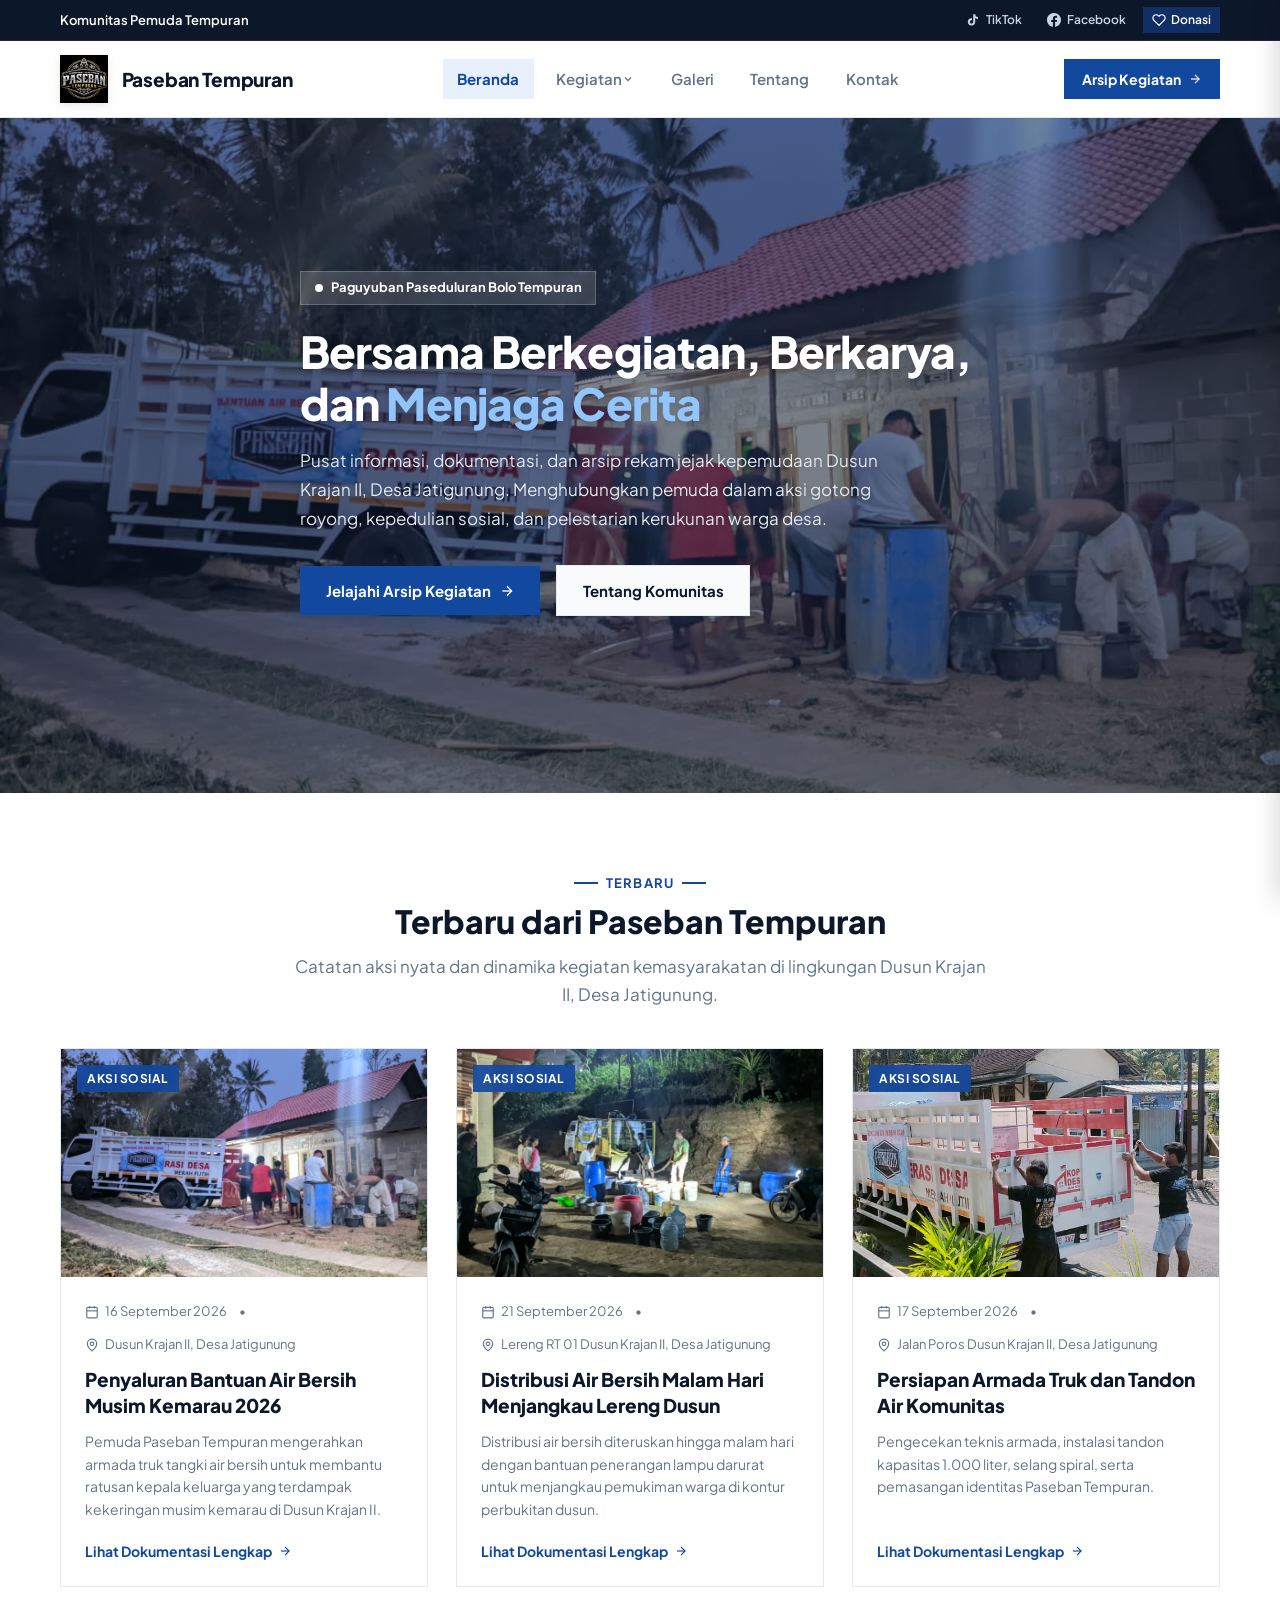
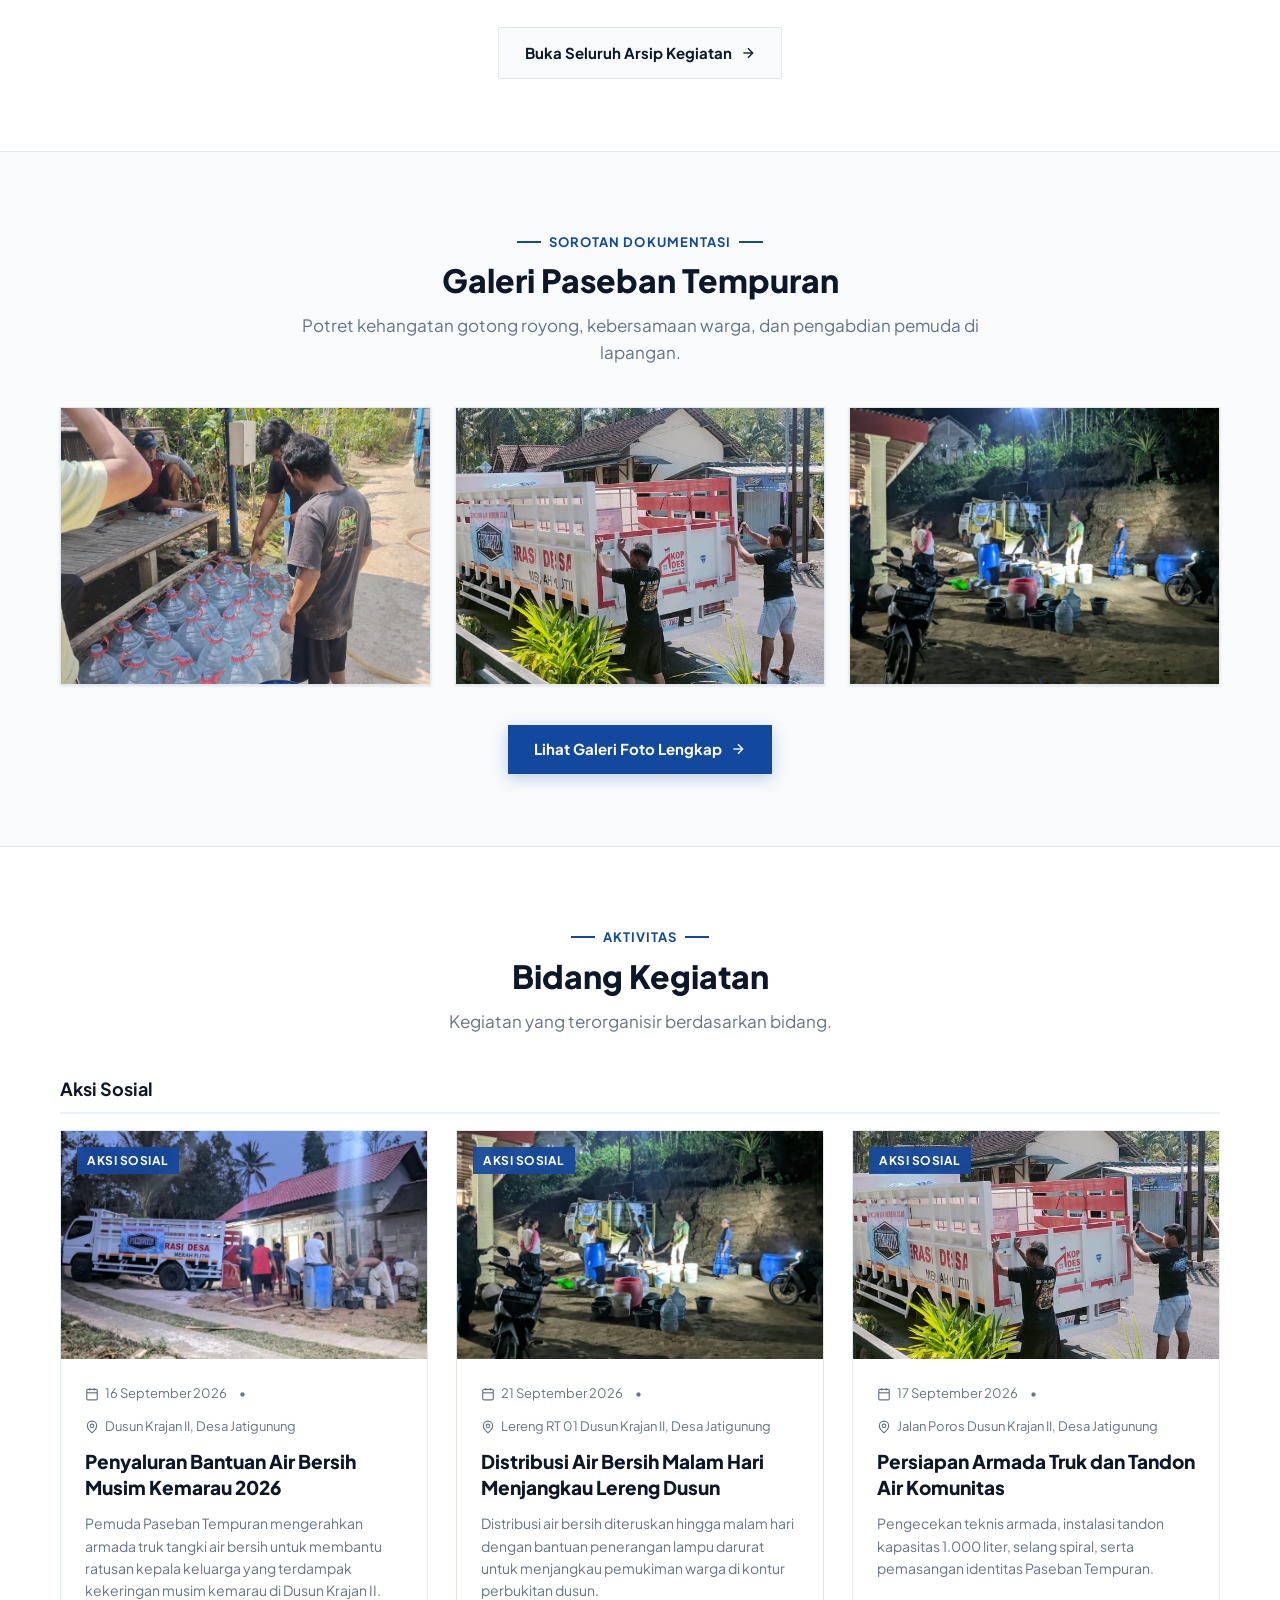
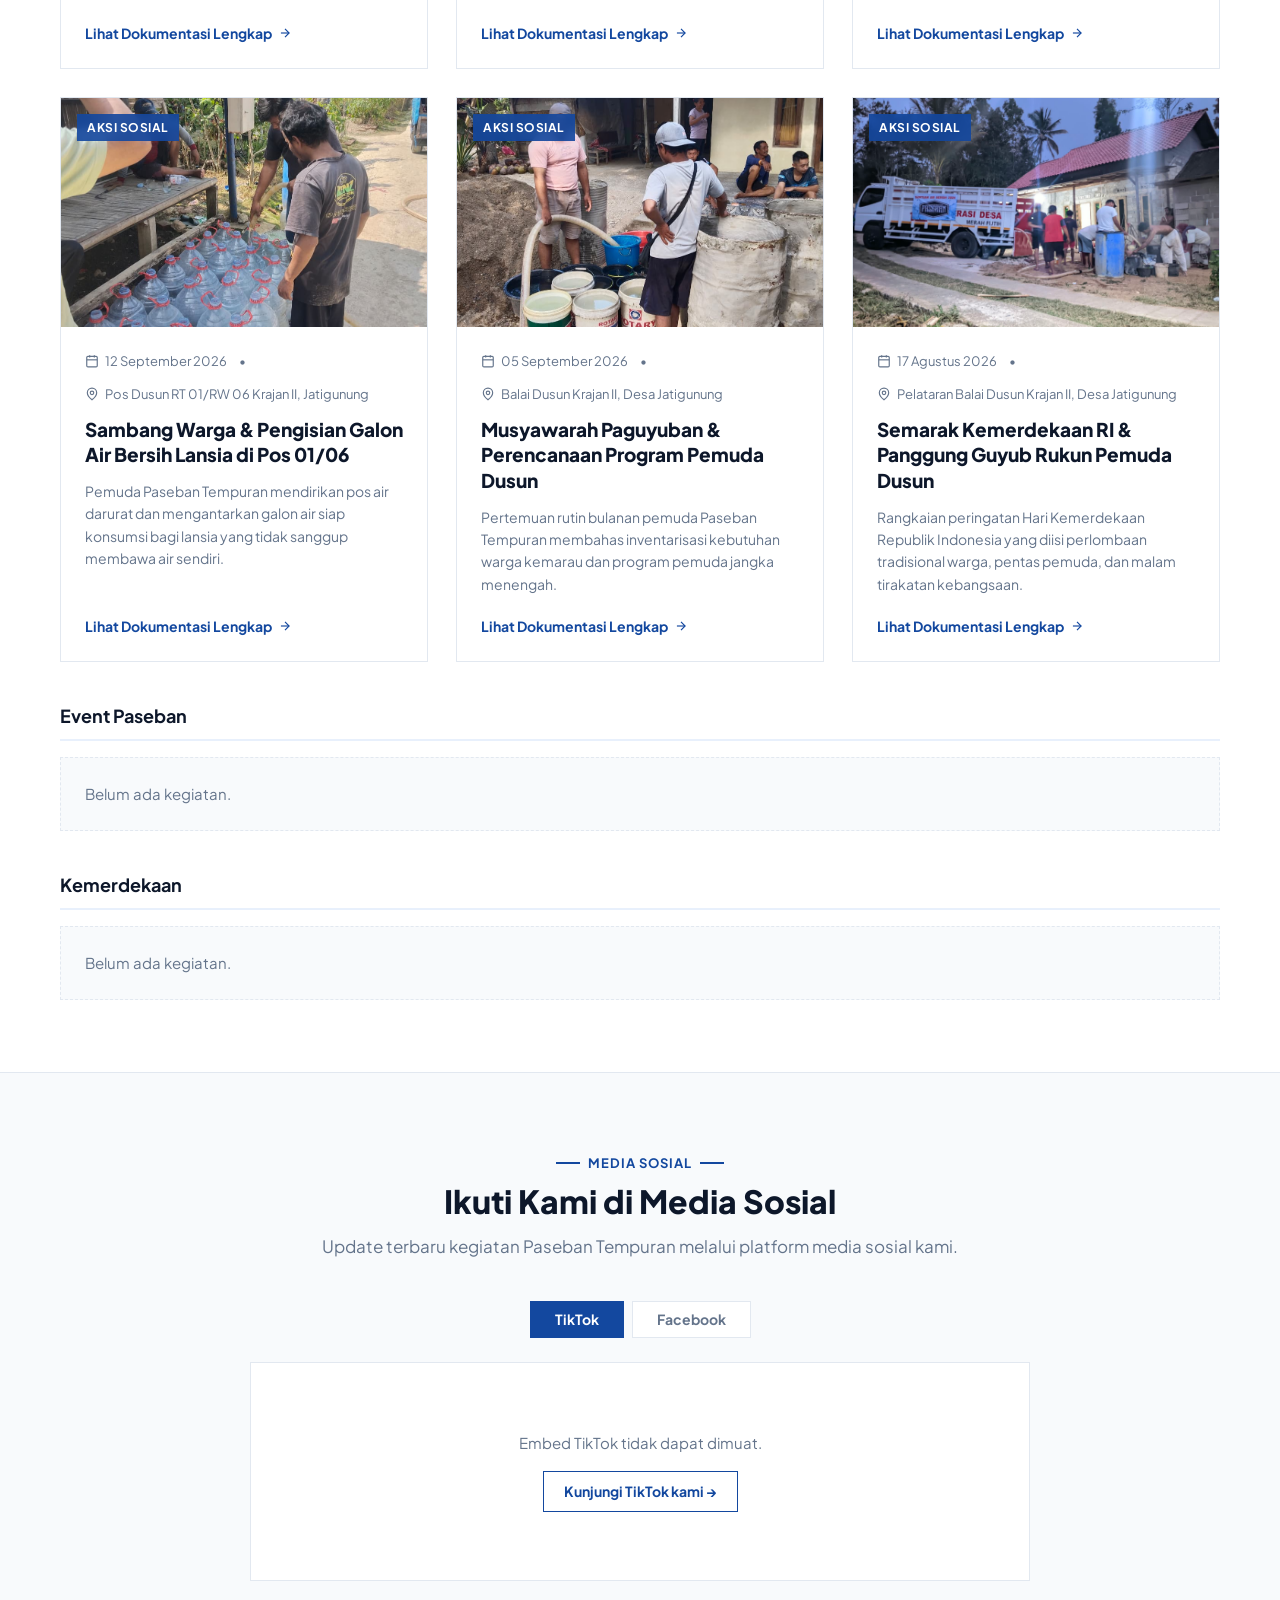
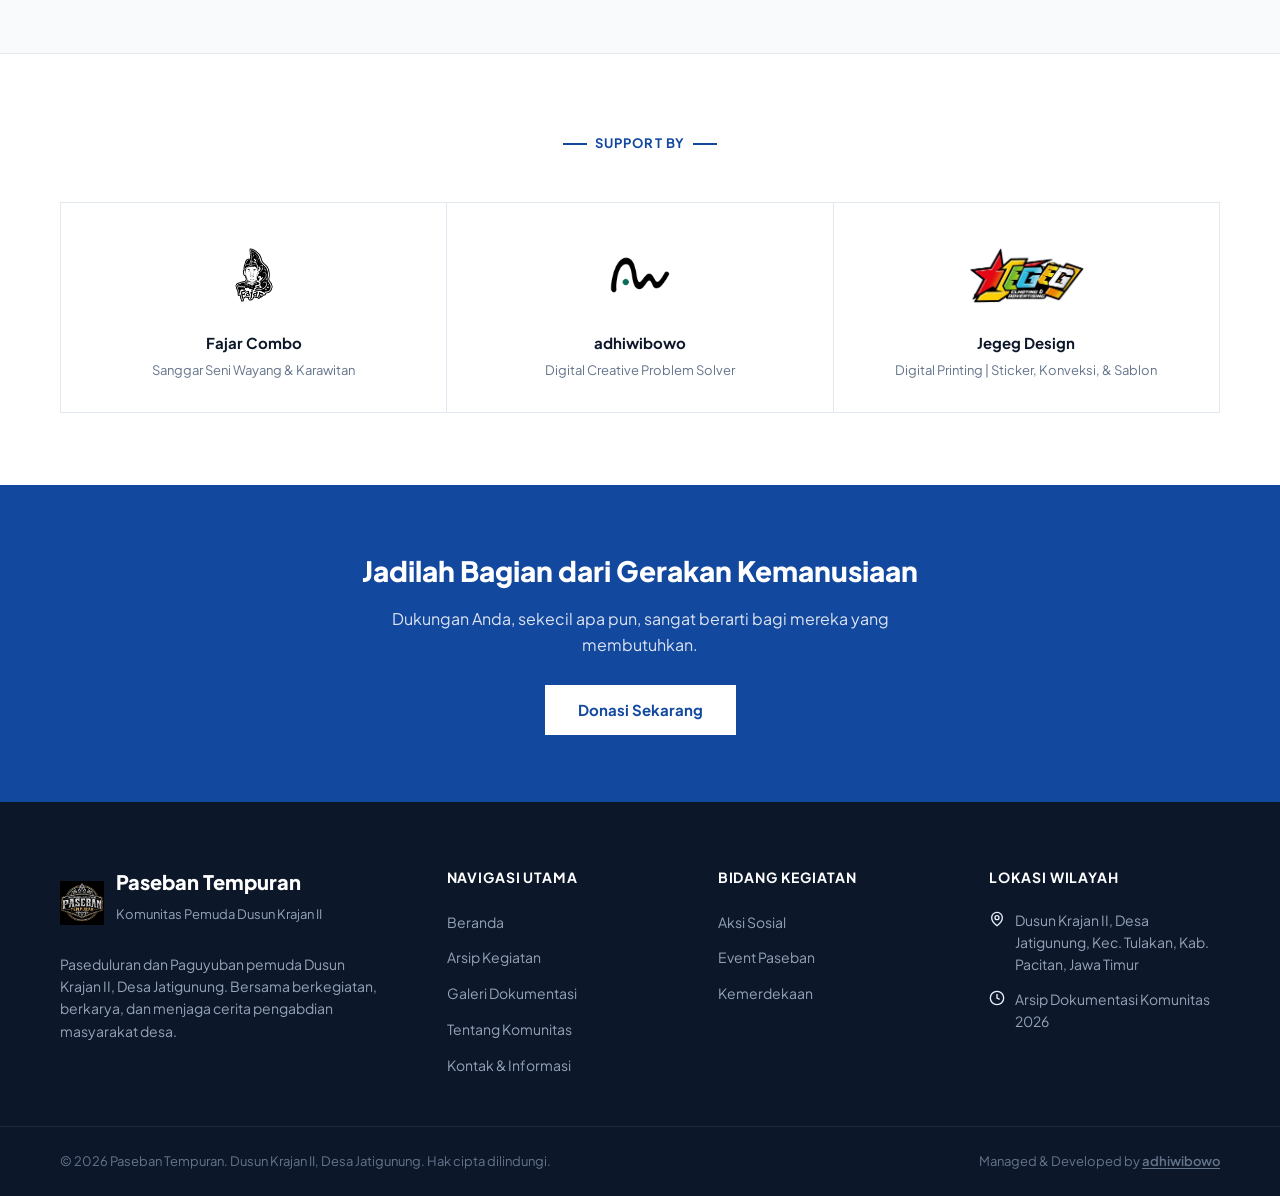
==== index.html @ b86cafce "paseban" ====
<!DOCTYPE html>
<html lang="id">
<head>
  <meta charset="UTF-8">
  <meta name="viewport" content="width=device-width, initial-scale=1.0">
  <title>Paseban Tempuran</title>
  <meta name="description" content="Website resmi dan pusat arsip dokumentasi kegiatan Komunitas Pemuda Paseban Tempuran, Dusun Krajan II, Desa Jatigunung. Bersama berkegiatan, berkarya, dan menjaga cerita.">
  <meta name="theme-color" content="#13489F">

  <!-- Open Graph Meta -->
  <meta property="og:title" content="Paseban Tempuran — Komunitas Pemuda Dusun Krajan II">
  <meta property="og:description" content="Bersama berkegiatan, berkarya, dan menjaga cerita. Arsip dokumentasi dan informasi kegiatan pemuda Dusun Krajan II, Desa Jatigunung.">
  <meta property="og:type" content="website">
  <meta property="og:image" content="img/icon/paseban_logo.webp">

  <!-- Favicon using official Paseban emblem -->
  <link rel="icon" href="img/icon/paseban_logo.webp" type="image/webp">

  <!-- Google Fonts -->
  <link rel="preconnect" href="https://fonts.googleapis.com">
  <link rel="preconnect" href="https://fonts.gstatic.com" crossorigin>
  <link href="https://fonts.googleapis.com/css2?family=Plus+Jakarta+Sans:ital,wght@0,400;0,500;0,600;0,700;0,800;1,400;1,600&display=swap" rel="stylesheet">

  <!-- Main Stylesheet -->
  <link rel="stylesheet" href="css/style.css">
</head>
<body>

  <!-- =========================================================================
       1. TOPBAR
       ========================================================================= -->
  <div class="topbar">
    <div class="container topbar-inner">
      <div class="topbar-left">
        <span class="topbar-item topbar-identity">Komunitas Pemuda Tempuran</span>
      </div>
      <div class="topbar-right">
        <a href="https://www.tiktok.com/@pasebantempuran" target="_blank" rel="noopener noreferrer" class="topbar-social-btn" aria-label="TikTok">
          <svg width="14" height="14" viewBox="0 0 24 24" fill="currentColor"><path d="M19.59 6.69a4.83 4.83 0 0 1-3.77-4.25V2h-3.45v13.67a2.89 2.89 0 0 1-2.88 2.5 2.89 2.89 0 0 1-2.89-2.89 2.89 2.89 0 0 1 2.89-2.89c.28 0 .54.04.79.1v-3.51a6.37 6.37 0 0 0-.79-.05A6.34 6.34 0 0 0 3.15 15a6.34 6.34 0 0 0 6.34 6.34 6.34 6.34 0 0 0 6.34-6.34V8.74a8.23 8.23 0 0 0 4.76 1.5v-3.4a4.85 4.85 0 0 1-1-.15z"/></svg>
          TikTok
        </a>
        <a href="https://web.facebook.com/profile.php?id=100080203155218&locale=id_ID" target="_blank" rel="noopener noreferrer" class="topbar-social-btn" aria-label="Facebook">
          <svg width="14" height="14" viewBox="0 0 24 24" fill="currentColor"><path d="M24 12.073c0-6.627-5.373-12-12-12s-12 5.373-12 12c0 5.99 4.388 10.954 10.125 11.854v-8.385H7.078v-3.47h3.047V9.43c0-3.007 1.792-4.669 4.533-4.669 1.312 0 2.686.235 2.686.235v2.953H15.83c-1.491 0-1.956.925-1.956 1.874v2.25h3.328l-.532 3.47h-2.796v8.385C19.612 23.027 24 18.062 24 12.073z"/></svg>
          Facebook
        </a>
        <a href="https://wa.me/6283845502773" target="_blank" rel="noopener noreferrer" class="topbar-social-btn topbar-donasi-btn" aria-label="Donasi">
          <svg width="14" height="14" viewBox="0 0 24 24" fill="none" stroke="currentColor" stroke-width="2"><path d="M20.84 4.61a5.5 5.5 0 0 0-7.78 0L12 5.67l-1.06-1.06a5.5 5.5 0 0 0-7.78 7.78l1.06 1.06L12 21.23l7.78-7.78 1.06-1.06a5.5 5.5 0 0 0 0-7.78z"/></svg>
          Donasi
        </a>
      </div>
    </div>
  </div>

  <!-- =========================================================================
       2. HEADER & NAVIGATION
       ========================================================================= -->
  <header class="site-header">
    <div class="container header-inner">
      <!-- Brand Logo Lockup -->
      <a href="index.html" class="brand-lockup" aria-label="Beranda Paseban Tempuran">
        <img src="img/icon/paseban_logo.webp" alt="Logo Paseban Tempuran" class="brand-logo-img" width="48" height="48">
        <div class="brand-info">
          <span class="brand-name">Paseban Tempuran</span>
        </div>
      </a>

      <!-- Desktop Navigation -->
      <nav class="desktop-nav" aria-label="Navigasi Utama">
        <a href="index.html" class="nav-link active">Beranda</a>
        <div class="nav-dropdown">
          <a href="kegiatan.html" class="nav-link nav-dropdown-trigger">
            Kegiatan
            <svg width="12" height="12" viewBox="0 0 24 24" fill="none" stroke="currentColor" stroke-width="2.5"><path d="m6 9 6 6 6-6"/></svg>
          </a>
          <div class="nav-dropdown-menu">
            <a href="kegiatan.html?category=sosial" class="nav-dropdown-item">Aksi Sosial</a>
            <a href="kegiatan.html?category=event" class="nav-dropdown-item">Event Paseban</a>
            <a href="kegiatan.html?category=kemerdekaan" class="nav-dropdown-item">Kemerdekaan</a>
          </div>
        </div>
        <a href="galeri.html" class="nav-link">Galeri</a>
        <a href="tentang.html" class="nav-link">Tentang</a>
        <a href="kontak.html" class="nav-link">Kontak</a>
      </nav>

      <!-- Header Actions -->
      <div class="header-actions">
        <a href="kegiatan.html" class="btn-header-cta">
          Arsip Kegiatan
          <svg width="14" height="14" viewBox="0 0 24 24" fill="none" stroke="currentColor" stroke-width="2">
            <path d="M5 12h14"/><path d="m12 5 7 7-7 7"/>
          </svg>
        </a>

        <!-- Mobile Menu Toggle Button -->
        <button type="button" id="mobile-toggle" class="btn-mobile-toggle" aria-label="Buka Menu Navigasi" aria-expanded="false">
          <svg width="22" height="22" viewBox="0 0 24 24" fill="none" stroke="currentColor" stroke-width="2">
            <line x1="4" x2="20" y1="6" y2="6"/>
            <line x1="4" x2="20" y1="12" y2="12"/>
            <line x1="4" x2="20" y1="18" y2="18"/>
          </svg>
        </button>
      </div>
    </div>
  </header>

  <!-- Mobile Drawer & Backdrop -->
  <div id="mobile-backdrop" class="mobile-backdrop"></div>
  <aside id="mobile-drawer" class="mobile-drawer" aria-label="Navigasi Mobile">
    <div class="mobile-drawer-header">
      <div class="mobile-drawer-brand">
        <img src="img/icon/paseban_logo.webp" alt="Paseban Logo" width="36" height="36">
        <div>
          <strong style="display:block; font-size:1rem; color:var(--color-dark);">Paseban Tempuran</strong>
          <span style="font-size:0.75rem; color:var(--color-muted);">Dusun Krajan II</span>
        </div>
      </div>
      <button type="button" id="mobile-close" class="mobile-drawer-close" aria-label="Tutup Menu">
        <svg width="20" height="20" viewBox="0 0 24 24" fill="none" stroke="currentColor" stroke-width="2">
          <line x1="18" x2="6" y1="6" y2="18"/>
          <line x1="6" x2="18" y1="6" y2="18"/>
        </svg>
      </button>
    </div>

    <nav class="mobile-nav-list">
      <a href="index.html" class="mobile-nav-link active">Beranda</a>
      <div class="mobile-nav-dropdown">
        <button type="button" class="mobile-nav-link mobile-dropdown-trigger" aria-expanded="false">
          Kegiatan
          <svg width="12" height="12" viewBox="0 0 24 24" fill="none" stroke="currentColor" stroke-width="2.5"><path d="m6 9 6 6 6-6"/></svg>
        </button>
        <div class="mobile-dropdown-menu">
          <a href="kegiatan.html?category=sosial" class="mobile-dropdown-item">Aksi Sosial</a>
          <a href="kegiatan.html?category=event" class="mobile-dropdown-item">Event Paseban</a>
          <a href="kegiatan.html?category=kemerdekaan" class="mobile-dropdown-item">Kemerdekaan</a>
        </div>
      </div>
      <a href="galeri.html" class="mobile-nav-link">Galeri</a>
      <a href="tentang.html" class="mobile-nav-link">Tentang</a>
      <a href="kontak.html" class="mobile-nav-link">Kontak</a>
    </nav>

    <div class="mobile-drawer-footer">
      <a href="kegiatan.html" class="btn-header-cta">
        Lihat Semua Kegiatan
      </a>
    </div>
  </aside>

  <main>
    <!-- =======================================================================
         3. HERO SECTION
         ======================================================================= -->
    <section class="hero-section">
      <!-- Background Slideshow -->
      <div class="hero-bg-slideshow" aria-hidden="true">
        <div class="hero-slide active" style="background-image: url('img/hero-landing/WhatsApp Image 2026-09-16 at 17.52.16.jpeg');"></div>
        <div class="hero-slide" style="background-image: url('img/hero-landing/WhatsApp Image 2026-09-17 at 12.53.25.jpeg');"></div>
        <div class="hero-slide" style="background-image: url('img/hero-landing/WhatsApp Image 2026-09-21 at 19.37.29.jpeg');"></div>
        <div class="hero-slide" style="background-image: url('img/hero-landing/WhatsApp Image 2026-09-12 at 14.22.51.jpeg');"></div>
        <div class="hero-slide" style="background-image: url('img/hero-landing/WhatsApp Image 2026-09-13 at 17.58.38.jpeg');"></div>
      </div>

      <!-- Overlay for text readability -->
      <div class="hero-overlay"></div>

      <!-- Hero Content -->
      <div class="container hero-content">
        <div class="hero-badge">
          <span class="hero-badge-dot"></span>
          Paguyuban Paseduluran Bolo Tempuran
        </div>
        <h1 class="hero-title">
          Bersama Berkegiatan, Berkarya, dan <span>Menjaga Cerita</span>
        </h1>
        <p class="hero-description">
          Pusat informasi, dokumentasi, dan arsip rekam jejak kepemudaan Dusun Krajan II, Desa Jatigunung. Menghubungkan pemuda dalam aksi gotong royong, kepedulian sosial, dan pelestarian kerukunan warga desa.
        </p>

        <div class="hero-actions">
          <a href="kegiatan.html" class="btn-primary">
            Jelajahi Arsip Kegiatan
            <svg width="16" height="16" viewBox="0 0 24 24" fill="none" stroke="currentColor" stroke-width="2">
              <path d="M5 12h14"/><path d="m12 5 7 7-7 7"/>
            </svg>
          </a>
          <a href="tentang.html" class="btn-secondary">
            Tentang Komunitas
          </a>
        </div>
      </div>
    </section>

    <!-- =======================================================================
         4. RECENT ACTIVITIES SECTION
         ======================================================================= -->
    <section class="activities-section">
      <div class="container">
        <div class="section-header">
          <span class="section-eyebrow">
            <span class="eyebrow-line"></span>
            Terbaru
            <span class="eyebrow-line"></span>
          </span>
          <h2 class="section-title">Terbaru dari Paseban Tempuran</h2>
          <p class="section-subtitle">
            Catatan aksi nyata dan dinamika kegiatan kemasyarakatan di lingkungan Dusun Krajan II, Desa Jatigunung.
          </p>
        </div>

        <!-- Dynamic Container loaded via activities.js -->
        <div id="recent-activities-container" class="activities-grid">
          <!-- Fallback Cards in case JS is disabled -->
          <article class="activity-card">
            <a href="kegiatan-detail.html?id=bantuan-air-bersih-kemarau-2026" class="activity-thumb-wrapper" tabindex="-1">
              <img src="img/hero-landing/WhatsApp Image 2026-09-16 at 17.52.16.jpeg" alt="Penyaluran Bantuan Air Bersih Musim Kemarau 2026" loading="lazy">
              <span class="activity-category-badge">Aksi Sosial</span>
            </a>
            <div class="activity-body">
              <div class="activity-meta">
                <span class="activity-meta-item">16 September 2026</span>
                <span>•</span>
                <span class="activity-meta-item">Dusun Krajan II</span>
              </div>
              <h3 class="activity-title">
                <a href="kegiatan-detail.html?id=bantuan-air-bersih-kemarau-2026">Penyaluran Bantuan Air Bersih Musim Kemarau 2026</a>
              </h3>
              <p class="activity-excerpt">Pemuda Paseban Tempuran mengerahkan armada truk tangki air bersih untuk membantu warga yang terdampak kemarau.</p>
              <a href="kegiatan-detail.html?id=bantuan-air-bersih-kemarau-2026" class="activity-footer-link">
                Lihat Dokumentasi Lengkap
                <svg width="14" height="14" viewBox="0 0 24 24" fill="none" stroke="currentColor" stroke-width="2"><path d="M5 12h14"/><path d="m12 5 7 7-7 7"/></svg>
              </a>
            </div>
          </article>
        </div>

        <div style="text-align: center; margin-top: 2.5rem;">
          <a href="kegiatan.html" class="btn-secondary">
            Buka Seluruh Arsip Kegiatan
            <svg width="16" height="16" viewBox="0 0 24 24" fill="none" stroke="currentColor" stroke-width="2">
              <path d="M5 12h14"/><path d="m12 5 7 7-7 7"/>
            </svg>
          </a>
        </div>
      </div>
    </section>

    <!-- =======================================================================
         6. GALLERY PREVIEW SECTION
         ======================================================================= -->
    <section class="activities-section" style="background-color: var(--color-surface); border-top: 1px solid var(--color-border); border-bottom: 1px solid var(--color-border);">
      <div class="container">
        <div class="section-header">
          <span class="section-eyebrow">
            <span class="eyebrow-line"></span>
            Sorotan Dokumentasi
            <span class="eyebrow-line"></span>
          </span>
          <h2 class="section-title">Galeri Paseban Tempuran</h2>
          <p class="section-subtitle">
            Potret kehangatan gotong royong, kebersamaan warga, dan pengabdian pemuda di lapangan.
          </p>
        </div>

        <div class="gallery-page-grid">
          <!-- Photo 1 -->
          <div class="gallery-card">
            <img src="img/hero-landing/WhatsApp Image 2026-09-12 at 14.22.51.jpeg" alt="Pengisian galon air minum warga di pos dusun" loading="lazy">
            <div class="gallery-card-overlay">
              <p class="gallery-card-caption">Pengisian galon air minum warga di Pos RT 01/RW 06</p>
            </div>
          </div>

          <!-- Photo 2 -->
          <div class="gallery-card">
            <img src="img/hero-landing/WhatsApp Image 2026-09-17 at 12.53.25.jpeg" alt="Persiapan teknis armada truk dan tandon air" loading="lazy">
            <div class="gallery-card-overlay">
              <p class="gallery-card-caption">Persiapan armada truk dan tandon air bersih komunitas</p>
            </div>
          </div>

          <!-- Photo 3 -->
          <div class="gallery-card">
            <img src="img/hero-landing/WhatsApp Image 2026-09-21 at 19.37.29.jpeg" alt="Penyaluran air bersih malam hari menyapa warga" loading="lazy">
            <div class="gallery-card-overlay">
              <p class="gallery-card-caption">Distribusi air bersih malam hari di lereng Dusun Krajan II</p>
            </div>
          </div>
        </div>

        <div style="text-align: center; margin-top: 2.5rem;">
          <a href="galeri.html" class="btn-primary">
            Lihat Galeri Foto Lengkap
            <svg width="16" height="16" viewBox="0 0 24 24" fill="none" stroke="currentColor" stroke-width="2">
              <path d="M5 12h14"/><path d="m12 5 7 7-7 7"/>
            </svg>
          </a>
        </div>
      </div>
    </section>

    <!-- =======================================================================
         7. KEGIATAN BY CATEGORY
         ======================================================================= -->
    <section class="activities-section">
      <div class="container">
        <div class="section-header">
          <span class="section-eyebrow">
            <span class="eyebrow-line"></span>
            Aktivitas
            <span class="eyebrow-line"></span>
          </span>
          <h2 class="section-title">Bidang Kegiatan</h2>
          <p class="section-subtitle">
            Kegiatan yang terorganisir berdasarkan bidang.
          </p>
        </div>

        <div id="category-activities-container"></div>
      </div>
    </section>

    <!-- =======================================================================
         8. SOCIAL MEDIA SECTION
         ======================================================================= -->
    <section class="activities-section" style="background-color: var(--color-surface); border-top: 1px solid var(--color-border); border-bottom: 1px solid var(--color-border);">
      <div class="container">
        <div class="section-header">
          <span class="section-eyebrow">
            <span class="eyebrow-line"></span>
            Media Sosial
            <span class="eyebrow-line"></span>
          </span>
          <h2 class="section-title">Ikuti Kami di Media Sosial</h2>
          <p class="section-subtitle">
            Update terbaru kegiatan Paseban Tempuran melalui platform media sosial kami.
          </p>
        </div>

        <div class="social-switcher">
          <div class="social-switcher-buttons" role="tablist" aria-label="Pilih platform media sosial">
            <button type="button" class="social-switcher-btn active" role="tab" aria-selected="true" aria-controls="panel-tiktok" data-platform="tiktok">TikTok</button>
            <button type="button" class="social-switcher-btn" role="tab" aria-selected="false" aria-controls="panel-facebook" data-platform="facebook">Facebook</button>
          </div>

          <div class="social-panels">
            <div id="panel-tiktok" class="social-panel" role="tabpanel" aria-label="TikTok">
              <div class="social-embed-wrapper">
                <div id="tiktok-fallback" class="social-embed-fallback" style="display:none;">
                  <p>Embed TikTok tidak dapat dimuat.</p>
                  <a href="https://www.tiktok.com/@pasebantempuran" target="_blank" rel="noopener" class="social-embed-fallback-link">Kunjungi TikTok kami &rarr;</a>
                </div>
                <div id="tiktok-container">
                  <blockquote class="tiktok-embed" cite="https://www.tiktok.com/@pasebantempuran" data-unique-id="pasebantempuran" data-embed-type="creator" style="max-width: 780px; min-width: 288px;">
                    <section>
                      <a target="_blank" href="https://www.tiktok.com/@pasebantempuran?refer=creator_embed">@pasebantempuran</a>
                    </section>
                  </blockquote>
                </div>
              </div>
            </div>

            <div id="panel-facebook" class="social-panel" role="tabpanel" aria-label="Facebook" hidden>
              <div class="social-embed-wrapper">
                <div class="fb-page" data-href="https://web.facebook.com/profile.php?id=100080203155218&locale=id_ID" data-tabs="" data-width="" data-height="" data-small-header="false" data-adapt-container-width="true" data-hide-cover="false" data-show-facepile="true">
                  <blockquote cite="https://web.facebook.com/profile.php?id=100080203155218&locale=id_ID" class="fb-xfbml-parse-ignore">
                    <a href="https://web.facebook.com/profile.php?id=100080203155218&locale=id_ID">Paseban Tempuran</a>
                  </blockquote>
                </div>
              </div>
            </div>
          </div>
        </div>
      </div>
    </section>

    <!-- =======================================================================
         10. SUPPORT BY
         ======================================================================= -->
    <section class="activities-section">
      <div class="container">
        <div class="section-header">
          <span class="section-eyebrow">
            <span class="eyebrow-line"></span>
            Support by
            <span class="eyebrow-line"></span>
          </span>
        </div>

        <div class="support-grid">
          <div class="support-item">
            <div class="support-logo-area">
              <img src="img/mitra/fajar-combo.png" alt="Fajar Combo" class="support-logo">
            </div>
            <h4 class="support-name">Fajar Combo</h4>
            <p class="support-desc">Sanggar Seni Wayang & Karawitan</p>
          </div>

          <div class="support-item">
            <div class="support-logo-area">
              <img src="img/mitra/adhiwibowo_dcps.png" alt="adhiwibowo" class="support-logo">
            </div>
            <h4 class="support-name">adhiwibowo</h4>
            <p class="support-desc">Digital Creative Problem Solver</p>
          </div>

          <div class="support-item">
            <div class="support-logo-area">
              <img src="img/mitra/jegeg-design.webp" alt="Jegeg Design" class="support-logo">
            </div>
            <h4 class="support-name">Jegeg Design</h4>
            <p class="support-desc">Digital Printing | Sticker, Konveksi, &amp; Sablon</p>
          </div>
        </div>
      </div>
    </section>

    <!-- =======================================================================
         11. CTA DONASI
         ======================================================================= -->
    <section class="cta-donasi-section">
      <div class="container">
        <h2 class="cta-donasi-title">Jadilah Bagian dari Gerakan Kemanusiaan</h2>
        <p class="cta-donasi-desc">Dukungan Anda, sekecil apa pun, sangat berarti bagi mereka yang membutuhkan.</p>
        <a href="https://pmidkijakarta.or.id/donasi" target="_blank" rel="noopener noreferrer" class="cta-donasi-btn">Donasi Sekarang</a>
      </div>
    </section>

  <!-- =========================================================================
       9. FOOTER
       ========================================================================= -->
  <footer class="site-footer">
    <div class="footer-top">
      <div class="container footer-grid">
        <!-- Col 1: Identity -->
        <div>
          <div style="display: flex; align-items: center; gap: 0.75rem; margin-bottom: 0.75rem;">
            <img src="img/icon/paseban_logo.webp" alt="Logo Paseban Tempuran" width="44" height="44" style="border-radius: var(--radius-sm);">
            <div>
              <h3 class="footer-brand-title">Paseban Tempuran</h3>
              <p class="footer-brand-sub">Komunitas Pemuda Dusun Krajan II</p>
            </div>
          </div>
          <p class="footer-brand-desc">
            Paseduluran dan Paguyuban pemuda Dusun Krajan II, Desa Jatigunung. Bersama berkegiatan, berkarya, dan menjaga cerita pengabdian masyarakat desa.
          </p>
        </div>

        <!-- Col 2: Navigation Links -->
        <div>
          <h4 class="footer-heading">Navigasi Utama</h4>
          <ul class="footer-links-list">
            <li><a href="index.html">Beranda</a></li>
            <li><a href="kegiatan.html">Arsip Kegiatan</a></li>
            <li><a href="galeri.html">Galeri Dokumentasi</a></li>
            <li><a href="tentang.html">Tentang Komunitas</a></li>
            <li><a href="kontak.html">Kontak & Informasi</a></li>
          </ul>
        </div>

        <!-- Col 3: Activity Categories -->
        <div>
          <h4 class="footer-heading">Bidang Kegiatan</h4>
          <ul class="footer-links-list">
            <li><a href="kegiatan.html">Aksi Sosial</a></li>
            <li><a href="kegiatan.html">Event Paseban</a></li>
            <li><a href="kegiatan.html">Kemerdekaan</a></li>
          </ul>
        </div>

        <!-- Col 4: Location & Info -->
        <div>
          <h4 class="footer-heading">Lokasi Wilayah</h4>
          <div class="footer-contact-item">
            <svg width="16" height="16" viewBox="0 0 24 24" fill="none" stroke="currentColor" stroke-width="2">
              <path d="M20 10c0 6-8 12-8 12s-8-6-8-12a8 8 0 0 1 16 0Z"/>
              <circle cx="12" cy="10" r="3"/>
            </svg>
            <span>Dusun Krajan II, Desa Jatigunung, Kec. Tulakan, Kab. Pacitan, Jawa Timur</span>
          </div>
          <div class="footer-contact-item">
            <svg width="16" height="16" viewBox="0 0 24 24" fill="none" stroke="currentColor" stroke-width="2">
              <circle cx="12" cy="12" r="10"/>
              <path d="M12 6v6l4 2"/>
            </svg>
            <span>Arsip Dokumentasi Komunitas 2026</span>
          </div>
        </div>
      </div>
    </div>

    <!-- Bottom Bar -->
    <div class="footer-bottom">
      <div class="container footer-bottom-inner">
        <p>© 2026 Paseban Tempuran. Dusun Krajan II, Desa Jatigunung. Hak cipta dilindungi.</p>
        <p>Managed &amp; Developed by <a href="https://adhiwibowo.my.id" target="_blank" rel="noopener" class="footer-credit-link">adhiwibowo</a></p>
      </div>
    </div>
  </footer>

  <!-- Scripts -->
  <script src="data/activities.js"></script>
  <script src="js/main.js"></script>
  <script src="js/activities.js"></script>
  <script async src="https://www.tiktok.com/embed.js"></script>
  <div id="fb-root"></div>
  <script async defer crossorigin="anonymous" src="https://connect.facebook.net/id_ID/sdk.js#xfbml=1&version=v18.0" nonce="paseban"></script>
</body>
</html>
---- css/style.css ----
/* ==========================================================================
   PASEBAN TEMPURAN — OFFICIAL COMMUNITY WEBSITE
   Komunitas Pemuda Dusun Krajan II, Desa Jatigunung
   Clean, Modern, Accessible & Semantic Vanilla CSS
   ========================================================================== */

/* 1. GOOGLE FONTS */
@import url('https://fonts.googleapis.com/css2?family=Plus+Jakarta+Sans:ital,wght@0,300;0,400;0,500;0,600;0,700;0,800;1,400;1,600&display=swap');

/* ==========================================================================
   CUSTOM CURSOR (Desktop Only — Nezuko Kamado)
   ========================================================================== */
@media (hover: hover) and (pointer: fine) {
  * {
    cursor: url('../assets/cursors/nezuko-cursor.png') 4 2, auto;
  }

  a, button, input, select, textarea, summary,
  [role="button"], [role="link"], [role="tab"],
  .nav-link, .nav-dropdown-trigger, .mobile-nav-link,
  .mobile-dropdown-trigger, .btn-primary, .btn-secondary,
  .btn-header-cta, .btn-mobile-toggle, .topbar-social-btn,
  .activity-footer-link, .social-switcher-btn,
  .footer-credit-link, .cta-donasi-btn {
    cursor: url('../assets/cursors/nezuko-pointer.png') 4 2, pointer;
  }
}

/* 2. DESIGN TOKENS */
:root {
  /* Brand Palette */
  --color-primary: #13489F;
  --color-primary-dark: #0E3678;
  --color-primary-light: #E8F0FC;
  --color-primary-subtle: #F0F5FD;
  
  /* Neutrals */
  --color-bg: #FFFFFF;
  --color-surface: #F8FAFC;
  --color-surface-hover: #F1F5F9;
  --color-text: #172033;
  --color-muted: #64748B;
  --color-border: #E2E8F0;
  --color-border-subtle: #CBD5E1;
  --color-dark: #0D172A;

  /* Accent & Functional */
  --color-success: #16803C;
  --color-success-bg: #DCFCE7;
  --color-warning: #B7791F;
  --color-warning-bg: #FEF3C7;
  --color-error: #C53030;
  --color-error-bg: #FEE2E2;

  /* Typography */
  --font-family: 'Plus Jakarta Sans', -apple-system, BlinkMacSystemFont, "Segoe UI", Roboto, sans-serif;

  /* Layout */
  --max-width: 1200px;
  --max-width-narrow: 840px;
  --header-height: 76px;
  --topbar-height: 38px;
  --radius-sm: 0;
  --radius-md: 0;
  --radius-lg: 0;
  --radius-full: 0;

  /* Shadows */
  --shadow-xs: 0 1px 2px rgba(15, 23, 42, 0.05);
  --shadow-sm: 0 1px 3px rgba(15, 23, 42, 0.08), 0 1px 2px rgba(15, 23, 42, 0.04);
  --shadow-md: 0 4px 12px rgba(15, 23, 42, 0.08);
  --shadow-lg: 0 12px 28px rgba(15, 23, 42, 0.12);

  /* Transitions */
  --transition-fast: 0.15s ease;
  --transition-base: 0.25s ease;
}

/* 3. RESET & BASE */
*, *::before, *::after {
  box-sizing: border-box;
  margin: 0;
  padding: 0;
}

html {
  font-size: 16px;
  scroll-behavior: smooth;
}

body {
  font-family: var(--font-family);
  background-color: var(--color-bg);
  color: var(--color-text);
  line-height: 1.6;
  -webkit-font-smoothing: antialiased;
  -moz-osx-font-smoothing: grayscale;
  display: flex;
  flex-direction: column;
  min-height: 100vh;
  overflow-x: hidden;
}

a {
  color: inherit;
  text-decoration: none;
  transition: color var(--transition-fast), background-color var(--transition-fast), border-color var(--transition-fast);
}

img {
  display: block;
  max-width: 100%;
  height: auto;
}

button {
  font-family: inherit;
  cursor: pointer;
  border: none;
  background: transparent;
}

input, select, textarea {
  font-family: inherit;
  font-size: 1rem;
}

ul, ol {
  list-style: none;
}

/* Container Utility */
.container {
  width: 100%;
  max-width: var(--max-width);
  margin-inline: auto;
  padding-inline: 1.25rem;
}

.container-narrow {
  width: 100%;
  max-width: var(--max-width-narrow);
  margin-inline: auto;
  padding-inline: 1.25rem;
}

/* Section Header Shared */
.section-header {
  text-align: center;
  max-width: 700px;
  margin-inline: auto;
  margin-bottom: 2.5rem;
}

.section-eyebrow {
  display: inline-flex;
  align-items: center;
  gap: 0.5rem;
  font-size: 0.8125rem;
  font-weight: 700;
  text-transform: uppercase;
  letter-spacing: 0.08em;
  color: var(--color-primary);
  margin-bottom: 0.5rem;
}

.section-eyebrow .eyebrow-line {
  display: inline-block;
  width: 24px;
  height: 2px;
  background-color: var(--color-primary);
}

.section-title {
  font-size: 2rem;
  font-weight: 800;
  color: var(--color-dark);
  line-height: 1.25;
  margin-bottom: 0.75rem;
}

.section-subtitle {
  font-size: 1.0625rem;
  color: var(--color-muted);
  line-height: 1.6;
}

/* ==========================================================================
   4. TOPBAR
   ========================================================================== */
.topbar {
  background-color: var(--color-dark);
  color: #E2E8F0;
  font-size: 0.8125rem;
  padding-block: 0.45rem;
  border-bottom: 1px solid rgba(255, 255, 255, 0.08);
}

.topbar-inner {
  display: flex;
  align-items: center;
  justify-content: space-between;
  flex-wrap: wrap;
  gap: 0.75rem;
}

.topbar-left {
  display: flex;
  align-items: center;
  gap: 1.25rem;
  flex-wrap: wrap;
}

.topbar-item {
  display: inline-flex;
  align-items: center;
  gap: 0.4rem;
  color: #CBD5E1;
}

.topbar-item svg {
  color: var(--color-primary-light);
  flex-shrink: 0;
}

.topbar-right {
  display: flex;
  align-items: center;
  gap: 0.5rem;
}

.topbar-identity {
  font-weight: 600;
  color: #FFFFFF;
}

.topbar-social-btn {
  display: inline-flex;
  align-items: center;
  gap: 0.35rem;
  font-size: 0.75rem;
  font-weight: 600;
  color: #CBD5E1;
  padding: 0.2rem 0.55rem;
  border-radius: var(--radius-sm);
  transition: all var(--transition-fast);
  text-decoration: none;
}

.topbar-social-btn:hover {
  color: #FFFFFF;
  background-color: rgba(255, 255, 255, 0.1);
}

.topbar-donasi-btn {
  color: #FFFFFF;
  background-color: rgba(19, 72, 159, 0.5);
}

.topbar-donasi-btn:hover {
  background-color: rgba(19, 72, 159, 0.7);
}

/* Desktop Nav Dropdown */
.nav-dropdown {
  position: relative;
}

.nav-dropdown-trigger svg {
  transition: transform var(--transition-fast);
}

.nav-dropdown:hover .nav-dropdown-trigger svg {
  transform: rotate(180deg);
}

.nav-dropdown-menu {
  position: absolute;
  top: 100%;
  left: 0;
  min-width: 180px;
  background-color: var(--color-bg);
  border: 1px solid var(--color-border);
  border-radius: var(--radius-md);
  box-shadow: var(--shadow-md);
  padding: 0.4rem;
  opacity: 0;
  visibility: hidden;
  transform: translateY(4px);
  transition: all var(--transition-fast);
  z-index: 110;
}

.nav-dropdown:hover .nav-dropdown-menu {
  opacity: 1;
  visibility: visible;
  transform: translateY(0);
}

.nav-dropdown-item {
  display: block;
  padding: 0.55rem 0.85rem;
  font-size: 0.875rem;
  font-weight: 600;
  color: var(--color-muted);
  border-radius: var(--radius-sm);
  transition: all var(--transition-fast);
  text-decoration: none;
}

.nav-dropdown-item:hover {
  color: var(--color-primary);
  background-color: var(--color-surface);
}

/* Mobile Nav Dropdown */
.mobile-nav-dropdown {
  display: flex;
  flex-direction: column;
}

.mobile-dropdown-trigger {
  display: flex;
  align-items: center;
  justify-content: space-between;
  width: 100%;
  text-align: left;
}

.mobile-dropdown-trigger svg {
  transition: transform var(--transition-fast);
}

.mobile-dropdown-trigger[aria-expanded="true"] svg {
  transform: rotate(180deg);
}

.mobile-dropdown-menu {
  display: none;
  flex-direction: column;
  padding-left: 1rem;
  gap: 0.15rem;
}

.mobile-dropdown-menu.open {
  display: flex;
}

.mobile-dropdown-item {
  display: flex;
  align-items: center;
  padding: 0.6rem 1rem;
  font-size: 0.9375rem;
  font-weight: 500;
  color: var(--color-muted);
  border-radius: var(--radius-md);
  transition: all var(--transition-fast);
  text-decoration: none;
}

.mobile-dropdown-item:hover {
  color: var(--color-primary);
  background-color: var(--color-primary-light);
}

/* ==========================================================================
   5. HEADER & NAVIGATION
   ========================================================================== */
.site-header {
  position: sticky;
  top: 0;
  z-index: 100;
  background-color: var(--color-bg);
  border-bottom: 1px solid var(--color-border);
  box-shadow: var(--shadow-xs);
  transition: box-shadow var(--transition-base);
}

.header-inner {
  display: flex;
  align-items: center;
  justify-content: space-between;
  height: var(--header-height);
  gap: 1.5rem;
}

/* Brand Lockup */
.brand-lockup {
  display: flex;
  align-items: center;
  gap: 0.85rem;
  text-decoration: none;
}

.brand-logo-img {
  width: 48px;
  height: 48px;
  object-fit: contain;
  border-radius: var(--radius-sm);
  filter: drop-shadow(0 2px 4px rgba(0, 0, 0, 0.1));
}

.brand-info {
  display: flex;
  flex-direction: column;
}

.brand-name {
  font-size: 1.1875rem;
  font-weight: 800;
  color: var(--color-dark);
  letter-spacing: -0.01em;
  line-height: 1.2;
}

.brand-tagline {
  font-size: 0.75rem;
  font-weight: 600;
  color: var(--color-primary);
  letter-spacing: 0.02em;
}

/* Desktop Nav */
.desktop-nav {
  display: flex;
  align-items: center;
  gap: 0.5rem;
}

.nav-link {
  display: inline-flex;
  align-items: center;
  padding: 0.5rem 0.9rem;
  font-size: 0.9375rem;
  font-weight: 600;
  color: var(--color-muted);
  border-radius: var(--radius-md);
  transition: all var(--transition-fast);
}

.nav-link:hover {
  color: var(--color-primary);
  background-color: var(--color-surface);
}

.nav-link.active {
  color: var(--color-primary);
  background-color: var(--color-primary-light);
  font-weight: 700;
}

/* Header Action */
.header-actions {
  display: flex;
  align-items: center;
  gap: 0.75rem;
}

.btn-header-cta {
  display: inline-flex;
  align-items: center;
  gap: 0.4rem;
  background-color: var(--color-primary);
  color: #FFFFFF;
  padding: 0.55rem 1.15rem;
  font-size: 0.875rem;
  font-weight: 700;
  border-radius: var(--radius-md);
  transition: background-color var(--transition-fast), transform var(--transition-fast);
}

.btn-header-cta:hover {
  background-color: var(--color-primary-dark);
}

/* Mobile Toggle */
.btn-mobile-toggle {
  display: none;
  align-items: center;
  justify-content: center;
  width: 42px;
  height: 42px;
  border-radius: var(--radius-md);
  color: var(--color-dark);
  background-color: var(--color-surface);
  border: 1px solid var(--color-border);
}

.btn-mobile-toggle:hover {
  background-color: var(--color-surface-hover);
}

/* Mobile Drawer & Backdrop */
.mobile-backdrop {
  position: fixed;
  inset: 0;
  background-color: rgba(13, 23, 42, 0.6);
  backdrop-filter: blur(2px);
  z-index: 200;
  opacity: 0;
  visibility: hidden;
  transition: opacity var(--transition-base), visibility var(--transition-base);
}

.mobile-backdrop.open {
  opacity: 1;
  visibility: visible;
}

.mobile-drawer {
  position: fixed;
  top: 0;
  right: 0;
  bottom: 0;
  width: min(320px, 85vw);
  background-color: var(--color-bg);
  z-index: 210;
  display: flex;
  flex-direction: column;
  transform: translateX(100%);
  transition: transform 0.3s cubic-bezier(0.16, 1, 0.3, 1);
  box-shadow: -4px 0 24px rgba(0, 0, 0, 0.15);
}

.mobile-drawer.open {
  transform: translateX(0);
}

.mobile-drawer-header {
  display: flex;
  align-items: center;
  justify-content: space-between;
  padding: 1.25rem;
  border-bottom: 1px solid var(--color-border);
}

.mobile-drawer-brand {
  display: flex;
  align-items: center;
  gap: 0.75rem;
}

.mobile-drawer-brand img {
  width: 36px;
  height: 36px;
}

.mobile-drawer-close {
  display: flex;
  align-items: center;
  justify-content: center;
  width: 36px;
  height: 36px;
  border-radius: var(--radius-sm);
  color: var(--color-muted);
}

.mobile-drawer-close:hover {
  background-color: var(--color-surface);
  color: var(--color-dark);
}

.mobile-nav-list {
  padding: 1rem;
  display: flex;
  flex-direction: column;
  gap: 0.35rem;
}

.mobile-nav-link {
  display: flex;
  align-items: center;
  padding: 0.75rem 1rem;
  font-size: 1rem;
  font-weight: 600;
  color: var(--color-dark);
  border-radius: var(--radius-md);
  transition: all var(--transition-fast);
}

.mobile-nav-link:hover,
.mobile-nav-link.active {
  background-color: var(--color-primary-light);
  color: var(--color-primary);
}

.mobile-drawer-footer {
  margin-top: auto;
  padding: 1.25rem;
  border-top: 1px solid var(--color-border);
  background-color: var(--color-surface);
}

.mobile-drawer-footer .btn-header-cta {
  width: 100%;
  justify-content: center;
}

/* ==========================================================================
   6. HERO SECTION — FULL-WIDTH BACKGROUND SLIDESHOW
   ========================================================================== */
.hero-section {
  position: relative;
  min-height: 75vh;
  display: flex;
  align-items: center;
  overflow: hidden;
  background-color: var(--color-dark);
}

/* Background Slideshow */
.hero-bg-slideshow {
  position: absolute;
  inset: 0;
  z-index: 0;
}

.hero-slide {
  position: absolute;
  inset: 0;
  width: 100%;
  height: 100%;
  background-size: cover;
  background-position: center center;
  background-repeat: no-repeat;
  opacity: 0;
  transition: opacity 1.2s ease-in-out;
}

.hero-slide.active {
  opacity: 1;
}

/* Overlay */
.hero-overlay {
  position: absolute;
  inset: 0;
  z-index: 1;
  background: linear-gradient(180deg, rgba(13, 23, 42, 0.45) 0%, rgba(13, 23, 42, 0.65) 100%);
}

/* Hero Content (above slideshow) */
.hero-content {
  position: relative;
  z-index: 2;
  padding-block: 5rem 4rem;
  max-width: 720px;
}

.hero-badge {
  display: inline-flex;
  align-items: center;
  gap: 0.5rem;
  background-color: rgba(255, 255, 255, 0.15);
  color: #FFFFFF;
  font-size: 0.8125rem;
  font-weight: 700;
  padding: 0.35rem 0.85rem;
  border-radius: var(--radius-full);
  margin-bottom: 1.25rem;
  border: 1px solid rgba(255, 255, 255, 0.2);
  backdrop-filter: blur(4px);
}

.hero-badge-dot {
  width: 8px;
  height: 8px;
  background-color: #FFFFFF;
  border-radius: 50%;
}

.hero-title {
  font-size: 2.75rem;
  font-weight: 800;
  color: #FFFFFF;
  line-height: 1.2;
  letter-spacing: -0.02em;
  margin-bottom: 1rem;
  text-shadow: 0 2px 8px rgba(0, 0, 0, 0.2);
}

.hero-title span {
  color: #93C5FD;
}

.hero-tagline {
  font-size: 1.25rem;
  font-weight: 600;
  color: #E2E8F0;
  font-style: italic;
  margin-bottom: 1rem;
  text-shadow: 0 1px 4px rgba(0, 0, 0, 0.2);
}

.hero-description {
  font-size: 1.0625rem;
  color: #E2E8F0;
  line-height: 1.7;
  margin-bottom: 2rem;
  max-width: 580px;
  text-shadow: 0 1px 4px rgba(0, 0, 0, 0.15);
}

.hero-actions {
  display: flex;
  align-items: center;
  gap: 1rem;
  flex-wrap: wrap;
  margin-bottom: 2.5rem;
}

.btn-primary {
  display: inline-flex;
  align-items: center;
  gap: 0.5rem;
  background-color: var(--color-primary);
  color: #FFFFFF;
  padding: 0.8rem 1.6rem;
  font-size: 0.9375rem;
  font-weight: 700;
  border-radius: var(--radius-md);
  box-shadow: 0 4px 14px rgba(19, 72, 159, 0.25);
  transition: all var(--transition-fast);
}

.btn-primary:hover {
  background-color: var(--color-primary-dark);
  transform: translateY(-1px);
  box-shadow: 0 6px 18px rgba(19, 72, 159, 0.35);
}

.btn-secondary {
  display: inline-flex;
  align-items: center;
  gap: 0.5rem;
  background-color: var(--color-surface);
  color: var(--color-dark);
  padding: 0.8rem 1.6rem;
  font-size: 0.9375rem;
  font-weight: 700;
  border-radius: var(--radius-md);
  border: 1px solid var(--color-border);
  transition: all var(--transition-fast);
}

.btn-secondary:hover {
  background-color: var(--color-surface-hover);
  border-color: var(--color-border-subtle);
}

/* Quick Village Facts */
.hero-facts-row {
  display: flex;
  align-items: center;
  gap: 1.5rem;
  padding-top: 1.5rem;
  border-top: 1px solid rgba(255, 255, 255, 0.2);
}

.hero-fact-item {
  display: flex;
  flex-direction: column;
}

.hero-fact-value {
  font-size: 1.25rem;
  font-weight: 800;
  color: #FFFFFF;
}

.hero-fact-label {
  font-size: 0.75rem;
  font-weight: 600;
  color: #CBD5E1;
  text-transform: uppercase;
  letter-spacing: 0.05em;
}

/* ==========================================================================
   7. COMMUNITY PILLARS SECTION
   ========================================================================== */
.pillars-section {
  padding-block: 4rem;
  background-color: var(--color-surface);
  border-bottom: 1px solid var(--color-border);
}

.pillars-grid {
  display: grid;
  grid-template-columns: repeat(3, 1fr);
  gap: 1.75rem;
}

.pillar-card {
  background-color: var(--color-bg);
  border: 1px solid var(--color-border);
  border-radius: var(--radius-lg);
  padding: 2rem;
  transition: transform var(--transition-fast), box-shadow var(--transition-fast);
}

.pillar-card:hover {
  transform: translateY(-3px);
  box-shadow: var(--shadow-md);
  border-color: var(--color-primary-light);
}

.pillar-icon-box {
  width: 52px;
  height: 52px;
  border-radius: var(--radius-md);
  background-color: var(--color-primary-light);
  color: var(--color-primary);
  display: flex;
  align-items: center;
  justify-content: center;
  margin-bottom: 1.25rem;
}

.pillar-title {
  font-size: 1.25rem;
  font-weight: 800;
  color: var(--color-dark);
  margin-bottom: 0.75rem;
}

.pillar-desc {
  font-size: 0.9375rem;
  color: var(--color-muted);
  line-height: 1.6;
}

/* ==========================================================================
   8. ACTIVITY CARDS & ARCHIVE GRID
   ========================================================================== */
.activities-section {
  padding-block: 4.5rem;
}

.activities-grid {
  display: grid;
  grid-template-columns: repeat(3, 1fr);
  gap: 1.75rem;
}

.activity-card {
  display: flex;
  flex-direction: column;
  background-color: var(--color-bg);
  border: 1px solid var(--color-border);
  border-radius: var(--radius-lg);
  overflow: hidden;
  transition: transform var(--transition-fast), box-shadow var(--transition-fast), border-color var(--transition-fast);
}

.activity-card:hover {
  transform: translateY(-4px);
  box-shadow: var(--shadow-md);
  border-color: var(--color-primary);
}

.activity-thumb-wrapper {
  position: relative;
  width: 100%;
  aspect-ratio: 16 / 10;
  overflow: hidden;
  background-color: var(--color-surface);
}

.activity-thumb-wrapper img {
  width: 100%;
  height: 100%;
  object-fit: cover;
  transition: transform 0.4s ease;
}

.activity-card:hover .activity-thumb-wrapper img {
  transform: scale(1.04);
}

.activity-category-badge {
  position: absolute;
  top: 1rem;
  left: 1rem;
  background-color: rgba(19, 72, 159, 0.9);
  color: #FFFFFF;
  font-size: 0.75rem;
  font-weight: 700;
  padding: 0.25rem 0.65rem;
  border-radius: var(--radius-sm);
  backdrop-filter: blur(4px);
  text-transform: uppercase;
  letter-spacing: 0.04em;
}

.activity-body {
  padding: 1.5rem;
  display: flex;
  flex-direction: column;
  flex-grow: 1;
}

.activity-meta {
  display: flex;
  align-items: center;
  gap: 0.75rem;
  font-size: 0.8125rem;
  color: var(--color-muted);
  margin-bottom: 0.75rem;
  flex-wrap: wrap;
}

.activity-meta-item {
  display: inline-flex;
  align-items: center;
  gap: 0.35rem;
}

.activity-title {
  font-size: 1.1875rem;
  font-weight: 800;
  color: var(--color-dark);
  line-height: 1.35;
  margin-bottom: 0.75rem;
}

.activity-title a:hover {
  color: var(--color-primary);
}

.activity-excerpt {
  font-size: 0.875rem;
  color: var(--color-muted);
  line-height: 1.6;
  margin-bottom: 1.25rem;
  flex-grow: 1;
}

.activity-footer-link {
  display: inline-flex;
  align-items: center;
  gap: 0.4rem;
  font-size: 0.875rem;
  font-weight: 700;
  color: var(--color-primary);
  margin-top: auto;
}

.activity-footer-link svg {
  transition: transform var(--transition-fast);
}

.activity-card:hover .activity-footer-link svg {
  transform: translateX(4px);
}

/* ==========================================================================
   9. FILTER & SEARCH TOOLBAR (FOR KEGIATAN.HTML)
   ========================================================================== */
.filter-toolbar {
  background-color: var(--color-surface);
  border: 1px solid var(--color-border);
  border-radius: var(--radius-lg);
  padding: 1.25rem;
  margin-bottom: 2.5rem;
  display: flex;
  flex-direction: column;
  gap: 1rem;
}

.filter-search-box {
  position: relative;
  width: 100%;
}

.filter-search-box svg {
  position: absolute;
  left: 1rem;
  top: 50%;
  transform: translateY(-50%);
  color: var(--color-muted);
  pointer-events: none;
}

.filter-search-input {
  width: 100%;
  padding: 0.75rem 1rem 0.75rem 2.75rem;
  border: 1px solid var(--color-border);
  border-radius: var(--radius-md);
  background-color: var(--color-bg);
  color: var(--color-dark);
  font-size: 0.9375rem;
  outline: none;
  transition: border-color var(--transition-fast), box-shadow var(--transition-fast);
}

.filter-search-input:focus {
  border-color: var(--color-primary);
  box-shadow: 0 0 0 3px var(--color-primary-light);
}

.filter-controls-row {
  display: flex;
  align-items: center;
  justify-content: space-between;
  flex-wrap: wrap;
  gap: 1rem;
}

.category-pills {
  display: flex;
  align-items: center;
  flex-wrap: wrap;
  gap: 0.5rem;
}

.category-pill {
  padding: 0.4rem 0.85rem;
  font-size: 0.8125rem;
  font-weight: 600;
  border-radius: var(--radius-full);
  background-color: var(--color-bg);
  color: var(--color-muted);
  border: 1px solid var(--color-border);
  transition: all var(--transition-fast);
}

.category-pill:hover {
  background-color: var(--color-surface-hover);
  color: var(--color-dark);
}

.category-pill.active {
  background-color: var(--color-primary);
  color: #FFFFFF;
  border-color: var(--color-primary);
}

.filter-results-info {
  font-size: 0.875rem;
  color: var(--color-muted);
  font-weight: 500;
}

/* Empty State */
.empty-state {
  text-align: center;
  padding: 4rem 1.5rem;
  background-color: var(--color-surface);
  border: 1px dashed var(--color-border-subtle);
  border-radius: var(--radius-lg);
  grid-column: 1 / -1;
}

.empty-state-icon {
  width: 56px;
  height: 56px;
  margin-inline: auto;
  color: var(--color-muted);
  margin-bottom: 1rem;
}

.empty-state-title {
  font-size: 1.25rem;
  font-weight: 700;
  color: var(--color-dark);
  margin-bottom: 0.5rem;
}

.empty-state-text {
  font-size: 0.9375rem;
  color: var(--color-muted);
  max-width: 420px;
  margin-inline: auto;
}

/* ==========================================================================
   9B. CATEGORY ACTIVITIES SECTION
   ========================================================================== */
.category-group {
  margin-bottom: 2.5rem;
}

.category-group:last-child {
  margin-bottom: 0;
}

.category-group-title {
  font-size: 1.125rem;
  font-weight: 700;
  color: var(--color-dark);
  margin-bottom: 1rem;
  padding-bottom: 0.5rem;
  border-bottom: 2px solid var(--color-primary-light);
}

.category-empty-state {
  font-size: 0.9375rem;
  color: var(--color-muted);
  padding: 1.5rem;
  background-color: var(--color-surface);
  border: 1px dashed var(--color-border);
  border-radius: var(--radius-md);
}

/* ==========================================================================
   9C. SOCIAL MEDIA SECTION — PLATFORM SWITCHER
   ========================================================================== */
.social-switcher {
  max-width: 780px;
  margin-inline: auto;
}

.social-switcher-buttons {
  display: flex;
  justify-content: center;
  gap: 0.5rem;
  margin-bottom: 1.5rem;
}

.social-switcher-btn {
  padding: 0.55rem 1.5rem;
  font-size: 0.875rem;
  font-weight: 700;
  font-family: inherit;
  color: var(--color-muted);
  background-color: var(--color-bg);
  border: 1px solid var(--color-border);
  border-radius: var(--radius-md);
  cursor: pointer;
  transition: all var(--transition-fast);
}

.social-switcher-btn:hover {
  color: var(--color-dark);
  border-color: var(--color-border-subtle);
}

.social-switcher-btn.active {
  color: #FFFFFF;
  background-color: var(--color-primary);
  border-color: var(--color-primary);
}

.social-panel {
  width: 100%;
}

.social-panel[hidden] {
  display: none;
}

.social-embed-wrapper {
  background-color: var(--color-bg);
  border: 1px solid var(--color-border);
  border-radius: var(--radius-lg);
  padding: 1.25rem;
  overflow: hidden;
}

.social-embed-wrapper .tiktok-embed,
.social-embed-wrapper .fb-page {
  width: 100% !important;
}

.social-embed-wrapper blockquote {
  margin: 0;
}

.social-embed-fallback {
  text-align: center;
  padding: 3rem 1.5rem;
}

.social-embed-fallback p {
  font-size: 0.9375rem;
  color: var(--color-muted);
  margin-bottom: 1rem;
}

.social-embed-fallback-link {
  display: inline-block;
  font-size: 0.875rem;
  font-weight: 700;
  color: var(--color-primary);
  text-decoration: none;
  padding: 0.5rem 1.25rem;
  border: 1px solid var(--color-primary);
  border-radius: var(--radius-md);
  transition: all var(--transition-fast);
}

.social-embed-fallback-link:hover {
  background-color: var(--color-primary);
  color: #FFFFFF;
}

/* ==========================================================================
   9D. SUPPORT BY SECTION
   ========================================================================== */
.support-grid {
  display: grid;
  grid-template-columns: repeat(3, 1fr);
  border-top: 1px solid var(--color-border);
  border-left: 1px solid var(--color-border);
  border-radius: var(--radius-lg);
  overflow: hidden;
}

.support-item {
  display: flex;
  flex-direction: column;
  align-items: center;
  text-align: center;
  padding: 2rem 1.25rem;
  border-right: 1px solid var(--color-border);
  border-bottom: 1px solid var(--color-border);
}

.support-logo-area {
  width: 100%;
  height: 80px;
  display: flex;
  align-items: center;
  justify-content: center;
  margin-bottom: 1rem;
}

.support-logo {
  max-width: 120px;
  max-height: 70px;
  object-fit: contain;
}

.support-name {
  font-size: 0.9375rem;
  font-weight: 700;
  color: var(--color-dark);
  margin-bottom: 0.35rem;
}

.support-desc {
  font-size: 0.8125rem;
  color: var(--color-muted);
  line-height: 1.5;
}

/* ==========================================================================
   9E. CTA DONASI SECTION
   ========================================================================== */
.cta-donasi-section {
  background-color: var(--color-primary);
  padding-block: 4rem;
  text-align: center;
}

.cta-donasi-title {
  font-size: 1.75rem;
  font-weight: 800;
  color: #FFFFFF;
  margin-bottom: 0.75rem;
}

.cta-donasi-desc {
  font-size: 1rem;
  color: rgba(255, 255, 255, 0.85);
  margin-bottom: 1.75rem;
  max-width: 520px;
  margin-inline: auto;
  line-height: 1.6;
}

.cta-donasi-btn {
  display: inline-block;
  padding: 0.75rem 2rem;
  font-size: 0.9375rem;
  font-weight: 700;
  color: var(--color-primary);
  background-color: #FFFFFF;
  border: 1px solid transparent;
  border-radius: var(--radius-md);
  text-decoration: none;
  transition: all var(--transition-fast);
}

.cta-donasi-btn:hover {
  color: #FFFFFF;
  background-color: transparent;
  border: 1px solid #FFFFFF;
}

.cta-donasi-btn:focus-visible {
  outline: 2px solid #FFFFFF;
  outline-offset: 2px;
}

@media (max-width: 768px) {
  .cta-donasi-section {
    padding-block: 3rem;
  }

  .cta-donasi-title {
    font-size: 1.5rem;
  }
}

/* ==========================================================================
   10. ACTIVITY DETAIL PAGE
   ========================================================================== */
.page-breadcrumb {
  display: flex;
  align-items: center;
  gap: 0.5rem;
  font-size: 0.875rem;
  color: var(--color-muted);
  margin-block: 1.5rem;
  flex-wrap: wrap;
}

.page-breadcrumb a:hover {
  color: var(--color-primary);
}

.detail-header {
  margin-bottom: 2rem;
}

.detail-meta-row {
  display: flex;
  align-items: center;
  gap: 1rem;
  flex-wrap: wrap;
  margin-bottom: 1rem;
}

.detail-title {
  font-size: 2.25rem;
  font-weight: 800;
  color: var(--color-dark);
  line-height: 1.25;
  margin-bottom: 1.5rem;
}

.detail-cover-card {
  border-radius: var(--radius-lg);
  overflow: hidden;
  box-shadow: var(--shadow-md);
  margin-bottom: 2.5rem;
  border: 1px solid var(--color-border);
}

.detail-cover-card img {
  width: 100%;
  max-height: 540px;
  object-fit: cover;
}

.detail-content-body {
  font-size: 1.0625rem;
  line-height: 1.8;
  color: var(--color-text);
  margin-bottom: 3rem;
}

.detail-content-body p {
  margin-bottom: 1.25rem;
}

.detail-content-body strong {
  color: var(--color-dark);
}

/* Detail Photo Gallery */
.detail-gallery-section {
  margin-top: 3rem;
  padding-top: 2.5rem;
  border-top: 1px solid var(--color-border);
}

.detail-gallery-grid {
  display: grid;
  grid-template-columns: repeat(3, 1fr);
  gap: 1.25rem;
  margin-top: 1.5rem;
}

.detail-gallery-item {
  position: relative;
  aspect-ratio: 4 / 3;
  border-radius: var(--radius-md);
  overflow: hidden;
  border: 1px solid var(--color-border);
  cursor: pointer;
  background-color: var(--color-surface);
}

.detail-gallery-item img {
  width: 100%;
  height: 100%;
  object-fit: cover;
  transition: transform 0.3s ease;
}

.detail-gallery-item:hover img {
  transform: scale(1.05);
}

.detail-gallery-item::after {
  content: '';
  position: absolute;
  inset: 0;
  background-color: rgba(19, 72, 159, 0.2);
  opacity: 0;
  transition: opacity 0.2s ease;
}

.detail-gallery-item:hover::after {
  opacity: 1;
}

/* Back Link & Actions */
.detail-actions-bar {
  display: flex;
  align-items: center;
  justify-content: space-between;
  padding-block: 2rem;
  border-top: 1px solid var(--color-border);
  margin-top: 2.5rem;
  flex-wrap: wrap;
  gap: 1rem;
}

/* ==========================================================================
   11. GALLERY PAGE & LIGHTBOX
   ========================================================================== */
.gallery-page-grid {
  display: grid;
  grid-template-columns: repeat(3, 1fr);
  gap: 1.5rem;
}

.gallery-card {
  position: relative;
  border-radius: var(--radius-lg);
  overflow: hidden;
  border: 1px solid var(--color-border);
  aspect-ratio: 4 / 3;
  cursor: pointer;
  background-color: var(--color-surface);
  box-shadow: var(--shadow-sm);
  transition: transform var(--transition-fast), box-shadow var(--transition-fast);
}

.gallery-card:hover {
  transform: translateY(-3px);
  box-shadow: var(--shadow-md);
}

.gallery-card img {
  width: 100%;
  height: 100%;
  object-fit: cover;
  transition: transform 0.4s ease;
}

.gallery-card:hover img {
  transform: scale(1.05);
}

.gallery-card-overlay {
  position: absolute;
  inset: auto 0 0 0;
  padding: 1.25rem;
  background: linear-gradient(180deg, transparent 0%, rgba(13, 23, 42, 0.85) 100%);
  color: #FFFFFF;
  opacity: 0;
  transform: translateY(8px);
  transition: all 0.25s ease;
}

.gallery-card:hover .gallery-card-overlay,
.gallery-card:focus-within .gallery-card-overlay {
  opacity: 1;
  transform: translateY(0);
}

.gallery-card-caption {
  font-size: 0.875rem;
  font-weight: 600;
  line-height: 1.4;
}

/* Lightbox Modal */
.lightbox-modal {
  position: fixed;
  inset: 0;
  z-index: 999;
  background-color: rgba(13, 23, 42, 0.95);
  display: flex;
  align-items: center;
  justify-content: center;
  padding: 1.5rem;
  opacity: 0;
  visibility: hidden;
  transition: opacity var(--transition-base), visibility var(--transition-base);
}

.lightbox-modal.open {
  opacity: 1;
  visibility: visible;
}

.lightbox-container {
  position: relative;
  max-width: 900px;
  width: 100%;
  display: flex;
  flex-direction: column;
  align-items: center;
}

.lightbox-img-wrapper {
  position: relative;
  width: 100%;
  max-height: 75vh;
  display: flex;
  align-items: center;
  justify-content: center;
  overflow: hidden;
}

.lightbox-img-wrapper img {
  max-width: 100%;
  max-height: 75vh;
  object-fit: contain;
  border-radius: var(--radius-md);
  box-shadow: 0 8px 32px rgba(0, 0, 0, 0.5);
}

.lightbox-caption-box {
  margin-top: 1rem;
  color: #E2E8F0;
  font-size: 0.9375rem;
  text-align: center;
  max-width: 700px;
  line-height: 1.5;
}

.lightbox-close-btn {
  position: absolute;
  top: -3.5rem;
  right: 0;
  color: #FFFFFF;
  width: 44px;
  height: 44px;
  display: flex;
  align-items: center;
  justify-content: center;
  border-radius: var(--radius-full);
  background-color: rgba(255, 255, 255, 0.15);
  transition: background-color var(--transition-fast);
}

.lightbox-close-btn:hover {
  background-color: rgba(255, 255, 255, 0.3);
}

.lightbox-nav-btn {
  position: absolute;
  top: 50%;
  transform: translateY(-50%);
  color: #FFFFFF;
  width: 48px;
  height: 48px;
  display: flex;
  align-items: center;
  justify-content: center;
  border-radius: var(--radius-full);
  background-color: rgba(255, 255, 255, 0.15);
  transition: background-color var(--transition-fast);
}

.lightbox-nav-btn:hover {
  background-color: rgba(255, 255, 255, 0.3);
}

.lightbox-nav-btn.prev {
  left: -4rem;
}

.lightbox-nav-btn.next {
  right: -4rem;
}

/* ==========================================================================
   12. ABOUT & CONTACT PAGES
   ========================================================================== */
.about-hero-card {
  background: linear-gradient(135deg, var(--color-primary-dark) 0%, var(--color-primary) 100%);
  color: #FFFFFF;
  border-radius: var(--radius-lg);
  padding: 3.5rem 2.5rem;
  margin-bottom: 3.5rem;
  text-align: center;
}

.about-hero-card .brand-logo-img {
  width: 80px;
  height: 80px;
  margin-inline: auto;
  margin-bottom: 1.25rem;
}

.about-hero-title {
  font-size: 2.25rem;
  font-weight: 800;
  margin-bottom: 0.75rem;
}

.about-hero-subtitle {
  font-size: 1.125rem;
  color: var(--color-primary-light);
  max-width: 600px;
  margin-inline: auto;
}

.about-grid-2col {
  display: grid;
  grid-template-columns: 1fr 1fr;
  gap: 2.5rem;
  align-items: start;
  margin-bottom: 3.5rem;
}

.about-text-block h3 {
  font-size: 1.5rem;
  font-weight: 800;
  color: var(--color-dark);
  margin-bottom: 1rem;
}

.about-text-block p {
  color: var(--color-muted);
  line-height: 1.75;
  margin-bottom: 1rem;
}

.about-highlight-box {
  background-color: var(--color-surface);
  border: 1px solid var(--color-border);
  border-left: 4px solid var(--color-primary);
  border-radius: var(--radius-md);
  padding: 1.5rem;
  margin-top: 1.5rem;
}

/* Contact Grid */
.contact-grid {
  display: grid;
  grid-template-columns: 1fr 1fr;
  gap: 2.5rem;
  align-items: start;
  margin-bottom: 4rem;
}

.contact-card {
  background-color: var(--color-surface);
  border: 1px solid var(--color-border);
  border-radius: var(--radius-lg);
  padding: 2rem;
}

.contact-item {
  display: flex;
  align-items: flex-start;
  gap: 1rem;
  margin-bottom: 1.5rem;
}

.contact-icon-box {
  width: 44px;
  height: 44px;
  border-radius: var(--radius-md);
  background-color: var(--color-primary-light);
  color: var(--color-primary);
  display: flex;
  align-items: center;
  justify-content: center;
  flex-shrink: 0;
}

.contact-item-title {
  font-size: 0.8125rem;
  font-weight: 700;
  text-transform: uppercase;
  color: var(--color-muted);
  margin-bottom: 0.25rem;
}

.contact-item-value {
  font-size: 1rem;
  font-weight: 600;
  color: var(--color-dark);
}

.contact-form {
  display: flex;
  flex-direction: column;
  gap: 1.25rem;
}

.form-group {
  display: flex;
  flex-direction: column;
  gap: 0.4rem;
}

.form-label {
  font-size: 0.875rem;
  font-weight: 600;
  color: var(--color-dark);
}

.form-control {
  padding: 0.75rem 1rem;
  border: 1px solid var(--color-border);
  border-radius: var(--radius-md);
  font-size: 0.9375rem;
  background-color: var(--color-bg);
  outline: none;
  transition: border-color var(--transition-fast);
}

.form-control:focus {
  border-color: var(--color-primary);
}

/* ==========================================================================
   13. FOOTER
   ========================================================================== */
.site-footer {
  margin-top: auto;
  background-color: var(--color-dark);
  color: #E2E8F0;
  border-top: 3px solid var(--color-primary);
}

.footer-top {
  padding-block: 4rem 3rem;
}

.footer-grid {
  display: grid;
  grid-template-columns: 1.5fr 1fr 1fr 1fr;
  gap: 2.5rem;
}

.footer-brand-title {
  font-size: 1.25rem;
  font-weight: 800;
  color: #FFFFFF;
  margin-bottom: 0.35rem;
}

.footer-brand-sub {
  font-size: 0.8125rem;
  color: #94A3B8;
  margin-bottom: 1rem;
}

.footer-brand-desc {
  font-size: 0.875rem;
  color: #94A3B8;
  line-height: 1.6;
  margin-bottom: 1.25rem;
  max-width: 320px;
}

.footer-heading {
  font-size: 0.875rem;
  font-weight: 700;
  text-transform: uppercase;
  letter-spacing: 0.06em;
  color: #FFFFFF;
  margin-bottom: 1.25rem;
}

.footer-links-list {
  display: flex;
  flex-direction: column;
  gap: 0.65rem;
}

.footer-links-list a {
  font-size: 0.875rem;
  color: #94A3B8;
  transition: color var(--transition-fast);
}

.footer-links-list a:hover {
  color: #FFFFFF;
}

.footer-contact-item {
  display: flex;
  align-items: flex-start;
  gap: 0.65rem;
  font-size: 0.875rem;
  color: #94A3B8;
  margin-bottom: 0.75rem;
}

.footer-contact-item svg {
  color: var(--color-primary-light);
  flex-shrink: 0;
  margin-top: 0.15rem;
}

.footer-bottom {
  border-top: 1px solid rgba(255, 255, 255, 0.08);
  padding-block: 1.5rem;
  font-size: 0.8125rem;
  color: #64748B;
}

.footer-bottom-inner {
  display: flex;
  align-items: center;
  justify-content: space-between;
  flex-wrap: wrap;
  gap: 1rem;
}

.footer-credit-link {
  color: inherit;
  text-decoration: underline;
  text-underline-offset: 2px;
  font-weight: 600;
  transition: color var(--transition-fast);
}

.footer-credit-link:hover {
  color: var(--color-light);
}

/* ==========================================================================
   14. RESPONSIVE DESIGN (360px up to 1440px+)
   ========================================================================== */
@media (max-width: 1024px) {
  .hero-section {
    min-height: 65vh;
  }

  .hero-content {
    padding-block: 4rem 3rem;
  }

  .activities-grid {
    grid-template-columns: repeat(2, 1fr);
  }

  .gallery-page-grid {
    grid-template-columns: repeat(2, 1fr);
  }

  .support-grid {
    grid-template-columns: repeat(2, 1fr);
  }

  .footer-grid {
    grid-template-columns: repeat(2, 1fr);
  }

  .lightbox-nav-btn.prev {
    left: 1rem;
  }

  .lightbox-nav-btn.next {
    right: 1rem;
  }
}

@media (max-width: 768px) {
  .desktop-nav,
  .btn-header-cta {
    display: none;
  }

  .btn-mobile-toggle {
    display: flex;
  }

  .hero-section {
    min-height: 60vh;
  }

  .hero-content {
    padding-block: 3.5rem 2.5rem;
  }

  .hero-title {
    font-size: 2.125rem;
  }

  .hero-tagline {
    font-size: 1.0625rem;
  }

  .hero-description {
    font-size: 1rem;
  }

  .activities-grid {
    grid-template-columns: 1fr;
  }

  .detail-gallery-grid {
    grid-template-columns: repeat(2, 1fr);
  }

  .about-grid-2col,
  .contact-grid {
    grid-template-columns: 1fr;
  }

  .footer-grid {
    grid-template-columns: 1fr;
    gap: 2rem;
  }

  .footer-bottom-inner {
    flex-direction: column;
    text-align: center;
  }

  .topbar-inner {
    flex-direction: column;
    gap: 0.35rem;
  }

  .topbar-right {
    flex-wrap: wrap;
    justify-content: center;
    gap: 0.35rem;
  }
}

@media (max-width: 480px) {
  .hero-title {
    font-size: 1.75rem;
  }

  .hero-facts-row {
    flex-wrap: wrap;
    gap: 1rem;
  }

  .section-title {
    font-size: 1.625rem;
  }

  .gallery-page-grid {
    grid-template-columns: 1fr;
  }

  .support-grid {
    grid-template-columns: repeat(3, 1fr);
  }

  .support-item {
    padding: 1rem 0.5rem;
  }

  .support-name {
    font-size: 0.75rem;
  }

  .support-desc {
    display: none;
  }

  .support-logo {
    max-width: 80px;
    max-height: 50px;
  }

  .detail-gallery-grid {
    grid-template-columns: 1fr;
  }

  .topbar-left {
    gap: 0.75rem;
  }
}

/* Reduced Motion */
@media (prefers-reduced-motion: reduce) {
  .hero-slide {
    transition: none;
  }
}
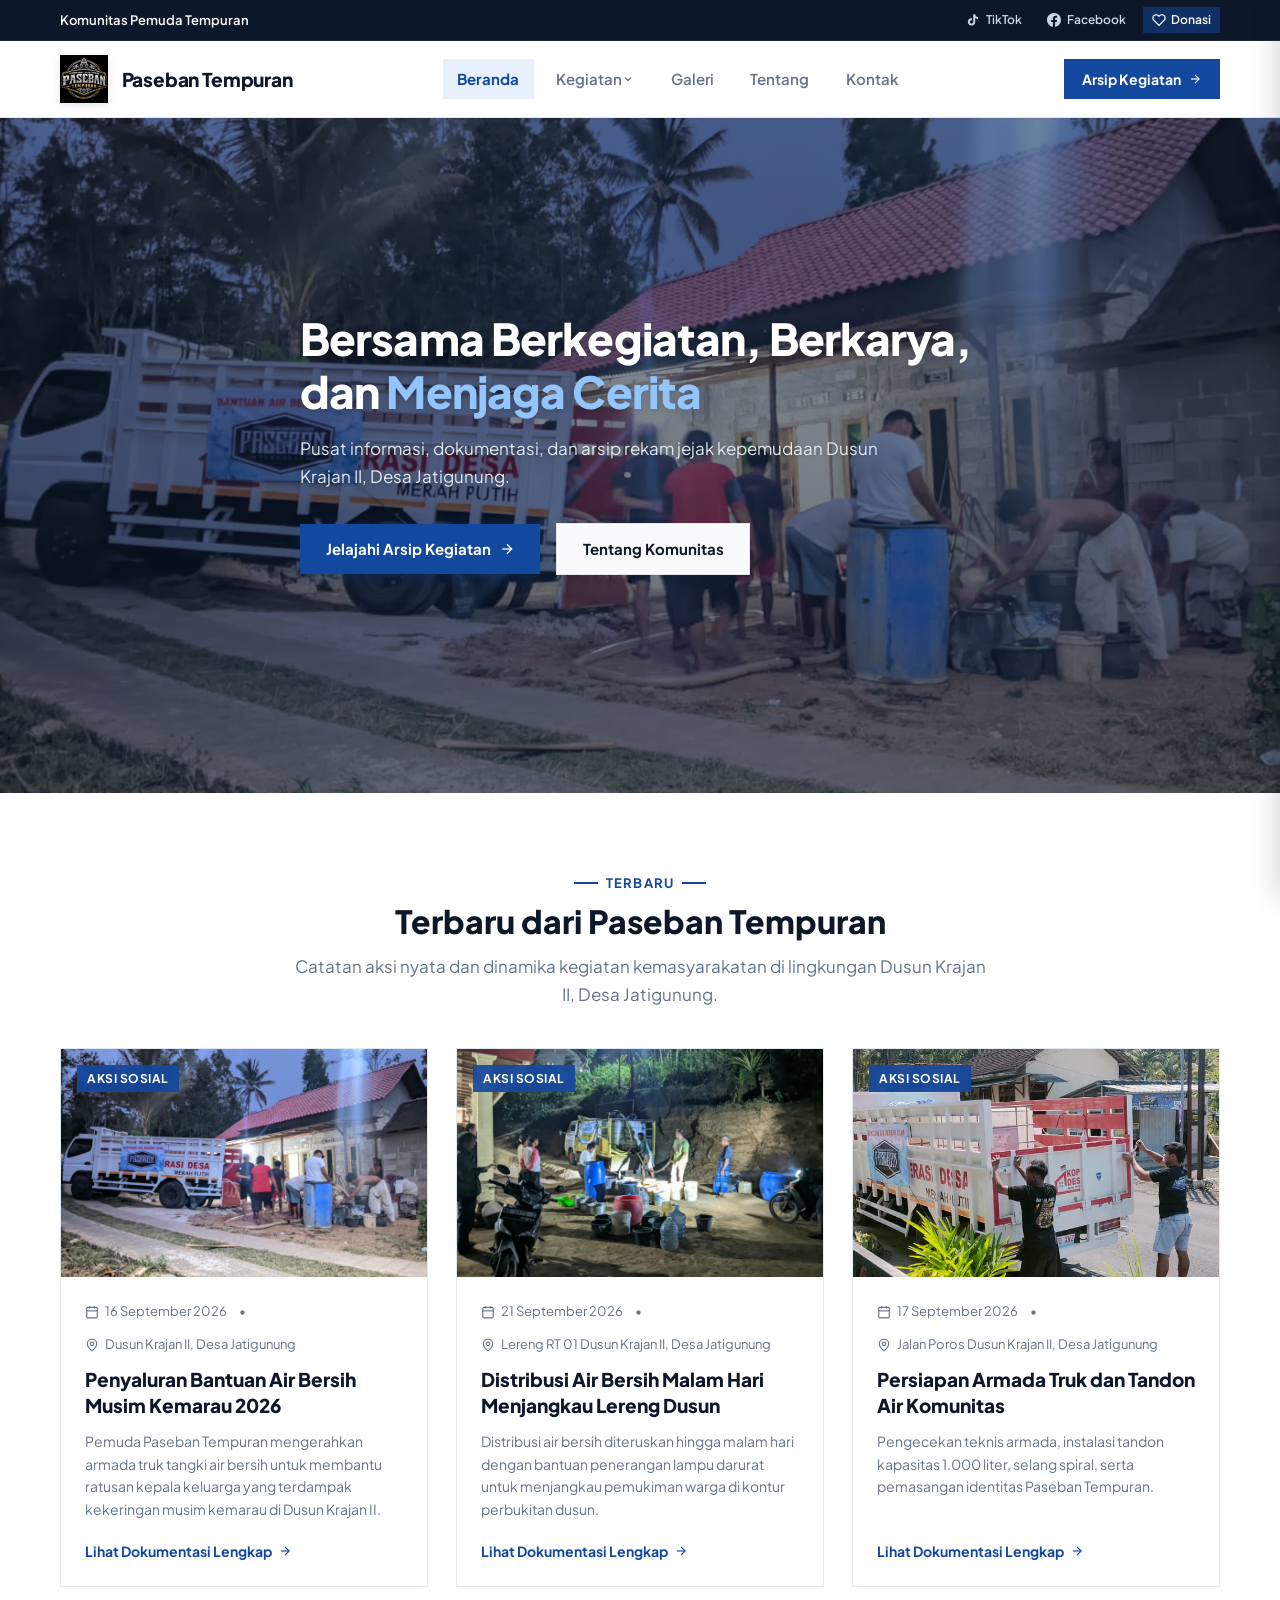
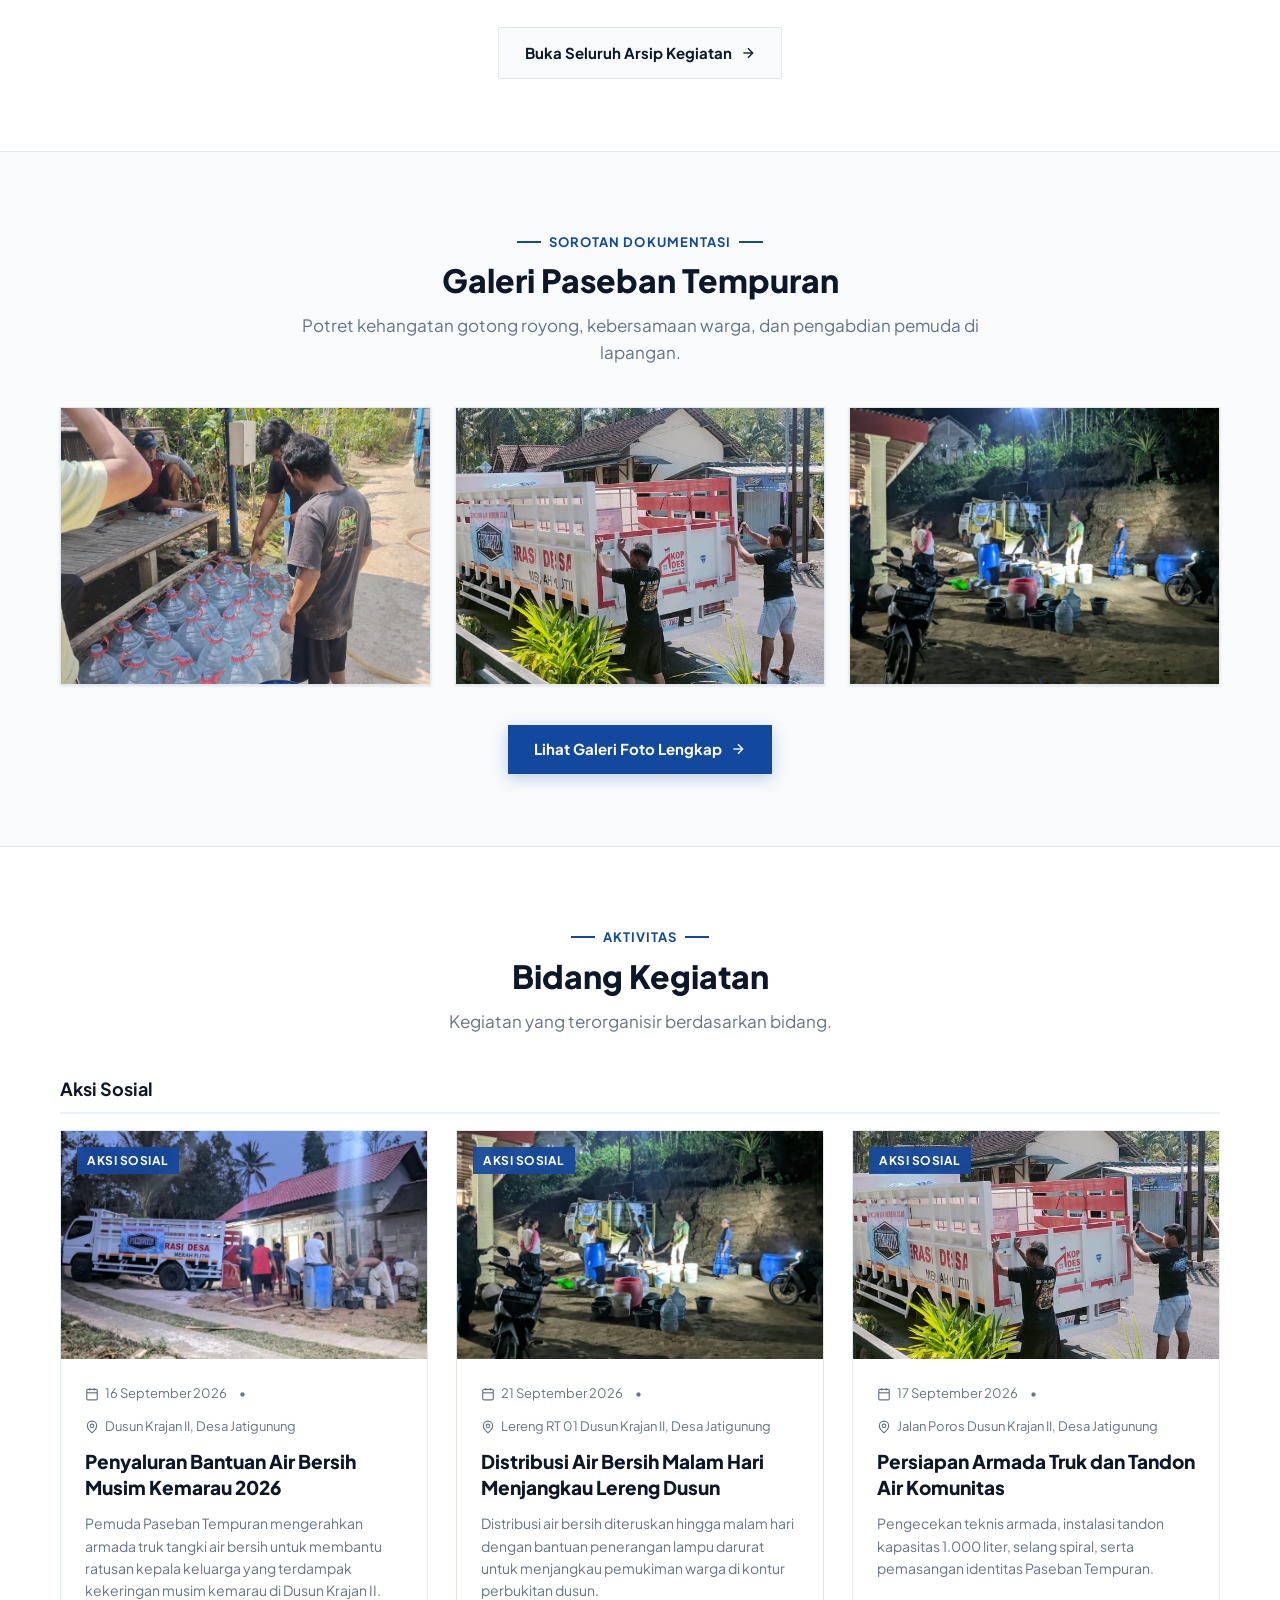
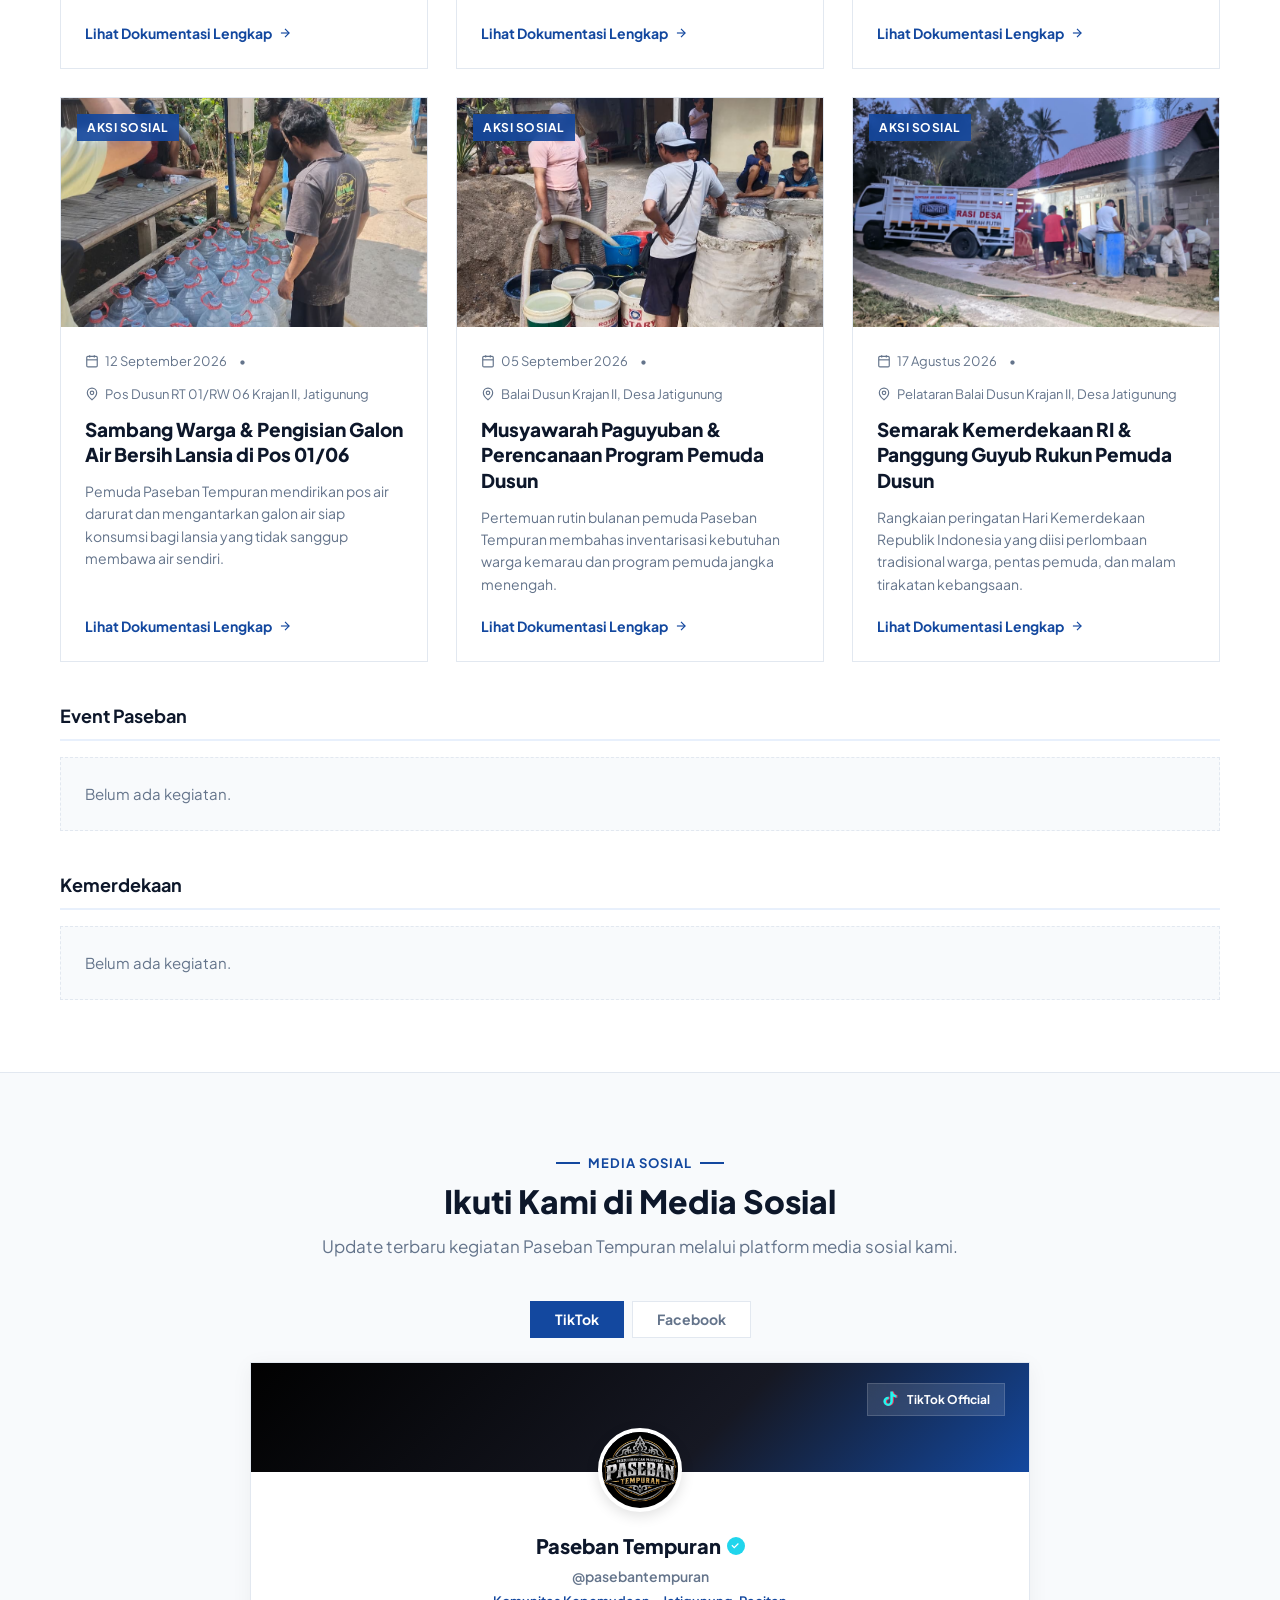
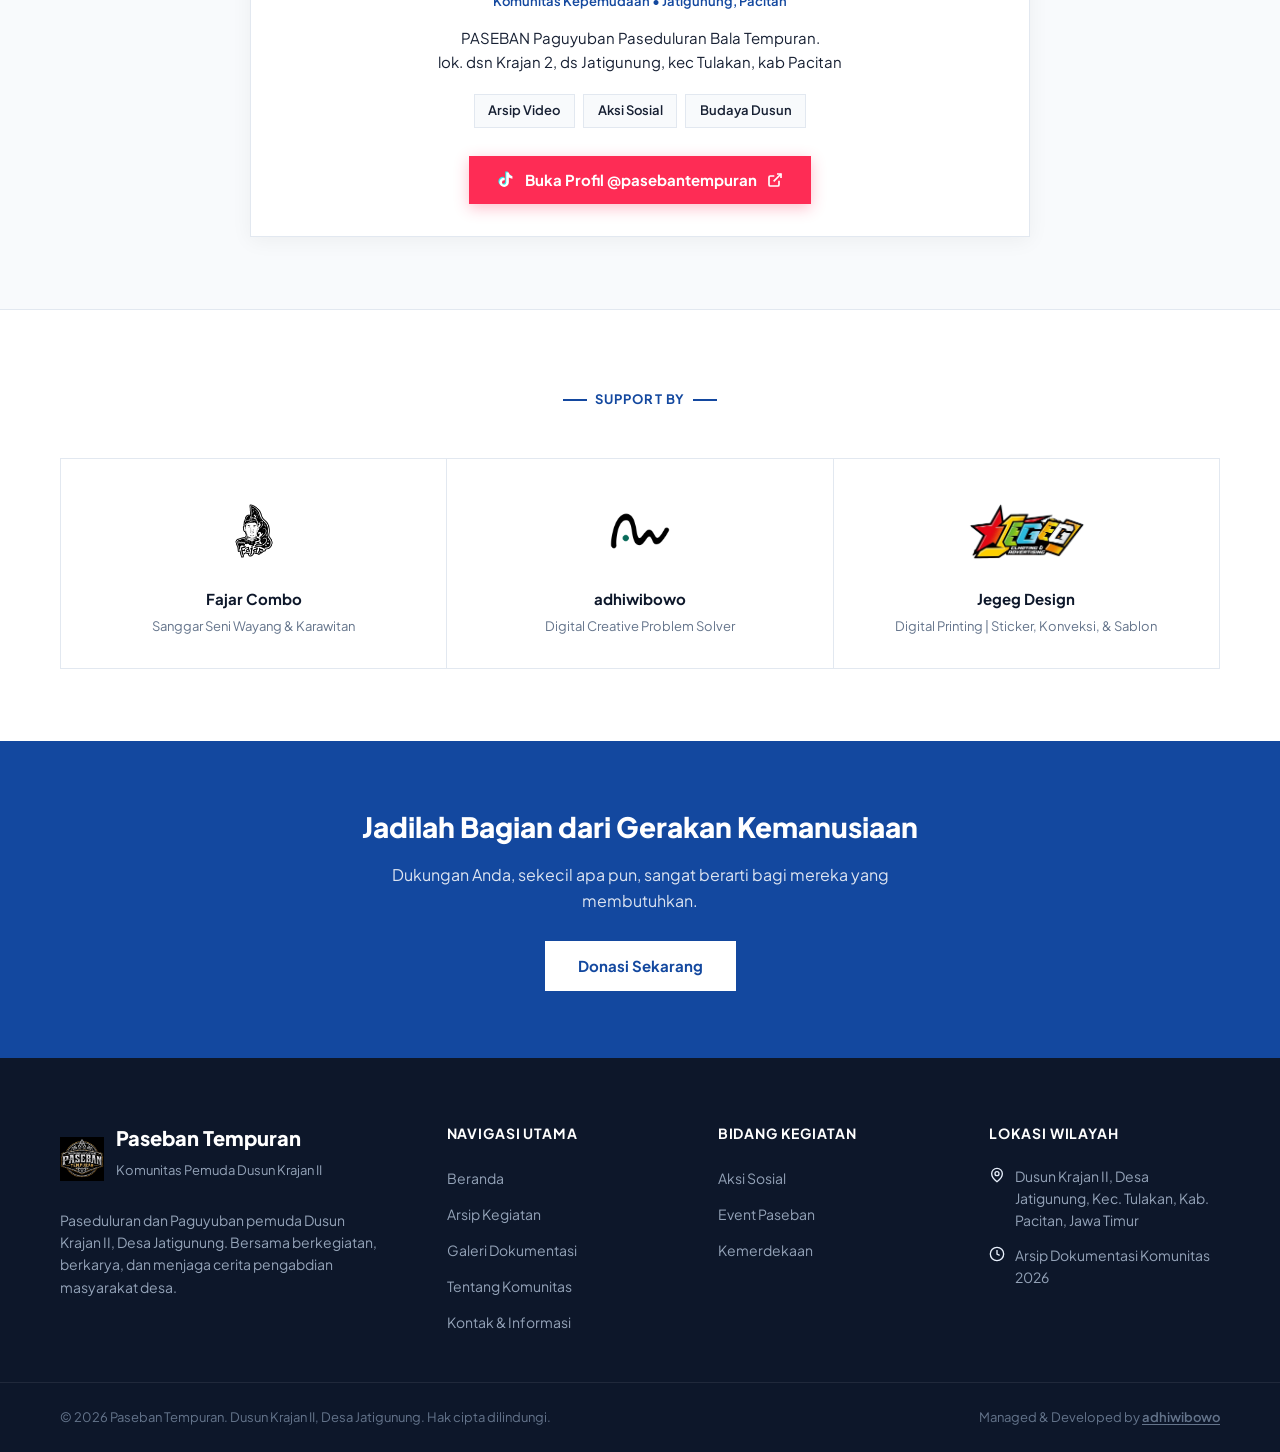
==== commit e31185d1: "update social media dock" ====
--- a/index.html
+++ b/index.html
@@ -167,15 +167,11 @@
 
       <!-- Hero Content -->
       <div class="container hero-content">
-        <div class="hero-badge">
-          <span class="hero-badge-dot"></span>
-          Paguyuban Paseduluran Bolo Tempuran
-        </div>
         <h1 class="hero-title">
           Bersama Berkegiatan, Berkarya, dan <span>Menjaga Cerita</span>
         </h1>
         <p class="hero-description">
-          Pusat informasi, dokumentasi, dan arsip rekam jejak kepemudaan Dusun Krajan II, Desa Jatigunung. Menghubungkan pemuda dalam aksi gotong royong, kepedulian sosial, dan pelestarian kerukunan warga desa.
+          Pusat informasi, dokumentasi, dan arsip rekam jejak kepemudaan Dusun Krajan II, Desa Jatigunung.
         </p>
 
         <div class="hero-actions">
@@ -346,27 +342,83 @@
 
           <div class="social-panels">
             <div id="panel-tiktok" class="social-panel" role="tabpanel" aria-label="TikTok">
-              <div class="social-embed-wrapper">
-                <div id="tiktok-fallback" class="social-embed-fallback" style="display:none;">
-                  <p>Embed TikTok tidak dapat dimuat.</p>
-                  <a href="https://www.tiktok.com/@pasebantempuran" target="_blank" rel="noopener" class="social-embed-fallback-link">Kunjungi TikTok kami &rarr;</a>
+              <div class="tiktok-card">
+                <div class="tiktok-card-banner">
+                  <div class="tiktok-brand-badge">
+                    <svg width="18" height="18" viewBox="0 0 24 24" fill="currentColor"><path d="M19.59 6.69a4.83 4.83 0 0 1-3.77-4.25V2h-3.45v13.67a2.89 2.89 0 0 1-2.88 2.5 2.89 2.89 0 0 1-2.89-2.89 2.89 2.89 0 0 1 2.89-2.89c.28 0 .54.04.79.1v-3.51a6.37 6.37 0 0 0-.79-.05A6.34 6.34 0 0 0 3.15 15a6.34 6.34 0 0 0 6.34 6.34 6.34 6.34 0 0 0 6.34-6.34V8.74a8.23 8.23 0 0 0 4.76 1.5v-3.4a4.85 4.85 0 0 1-1-.15z"/></svg>
+                    <span>TikTok Official</span>
+                  </div>
                 </div>
-                <div id="tiktok-container">
-                  <blockquote class="tiktok-embed" cite="https://www.tiktok.com/@pasebantempuran" data-unique-id="pasebantempuran" data-embed-type="creator" style="max-width: 780px; min-width: 288px;">
-                    <section>
-                      <a target="_blank" href="https://www.tiktok.com/@pasebantempuran?refer=creator_embed">@pasebantempuran</a>
-                    </section>
-                  </blockquote>
+                <div class="tiktok-card-body">
+                  <div class="tiktok-avatar-wrapper">
+                    <img src="img/icon/paseban_logo.webp" alt="Paseban Tempuran Logo" class="tiktok-avatar" width="88" height="88" loading="lazy">
+                  </div>
+                  <div class="tiktok-meta">
+                    <div class="tiktok-name-row">
+                      <h3 class="tiktok-name">Paseban Tempuran</h3>
+                      <span class="tiktok-verified-badge" title="Akun Resmi">
+                        <svg width="14" height="14" viewBox="0 0 24 24" fill="currentColor"><path d="m9 16.17 7.79-7.79-1.41-1.42L9 13.34l-3.38-3.38-1.41 1.41L9 16.17z"/></svg>
+                      </span>
+                    </div>
+                    <p class="tiktok-handle">@pasebantempuran</p>
+                    <p class="tiktok-category">Komunitas Kepemudaan • Jatigunung, Pacitan</p>
+                  </div>
+                  <p class="tiktok-bio">
+                    PASEBAN Paguyuban Paseduluran Bala Tempuran.<br>lok. dsn Krajan 2, ds Jatigunung, kec Tulakan, kab Pacitan
+                  </p>
+                  <div class="tiktok-tags">
+                    <span class="tiktok-tag">Arsip Video</span>
+                    <span class="tiktok-tag">Aksi Sosial</span>
+                    <span class="tiktok-tag">Budaya Dusun</span>
+                  </div>
+                  <div class="tiktok-actions">
+                    <a href="https://www.tiktok.com/@pasebantempuran" target="_blank" rel="noopener noreferrer" class="tiktok-btn-primary">
+                      <svg width="18" height="18" viewBox="0 0 24 24" fill="currentColor"><path d="M19.59 6.69a4.83 4.83 0 0 1-3.77-4.25V2h-3.45v13.67a2.89 2.89 0 0 1-2.88 2.5 2.89 2.89 0 0 1-2.89-2.89 2.89 2.89 0 0 1 2.89-2.89c.28 0 .54.04.79.1v-3.51a6.37 6.37 0 0 0-.79-.05A6.34 6.34 0 0 0 3.15 15a6.34 6.34 0 0 0 6.34 6.34 6.34 6.34 0 0 0 6.34-6.34V8.74a8.23 8.23 0 0 0 4.76 1.5v-3.4a4.85 4.85 0 0 1-1-.15z"/></svg>
+                      Buka Profil @pasebantempuran
+                      <svg width="16" height="16" viewBox="0 0 24 24" fill="none" stroke="currentColor" stroke-width="2.5"><path d="M18 13v6a2 2 0 0 1-2 2H5a2 2 0 0 1-2-2V8a2 2 0 0 1 2-2h6"/><polyline points="15 3 21 3 21 9"/><line x1="10" y1="14" x2="21" y2="3"/></svg>
+                    </a>
+                  </div>
                 </div>
               </div>
             </div>
 
             <div id="panel-facebook" class="social-panel" role="tabpanel" aria-label="Facebook" hidden>
-              <div class="social-embed-wrapper">
-                <div class="fb-page" data-href="https://web.facebook.com/profile.php?id=100080203155218&locale=id_ID" data-tabs="" data-width="" data-height="" data-small-header="false" data-adapt-container-width="true" data-hide-cover="false" data-show-facepile="true">
-                  <blockquote cite="https://web.facebook.com/profile.php?id=100080203155218&locale=id_ID" class="fb-xfbml-parse-ignore">
-                    <a href="https://web.facebook.com/profile.php?id=100080203155218&locale=id_ID">Paseban Tempuran</a>
-                  </blockquote>
+              <div class="tiktok-card fb-card">
+                <div class="tiktok-card-banner fb-card-banner">
+                  <div class="tiktok-brand-badge fb-brand-badge">
+                    <svg width="18" height="18" viewBox="0 0 24 24" fill="currentColor"><path d="M24 12.073c0-6.627-5.373-12-12-12s-12 5.373-12 12c0 5.99 4.388 10.954 10.125 11.854v-8.385H7.078v-3.47h3.047V9.43c0-3.007 1.792-4.669 4.533-4.669 1.312 0 2.686.235 2.686.235v2.953H15.83c-1.491 0-1.956.925-1.956 1.874v2.25h3.328l-.532 3.47h-2.796v8.385C19.612 23.027 24 18.062 24 12.073z"/></svg>
+                    <span>Facebook Official</span>
+                  </div>
+                </div>
+                <div class="tiktok-card-body">
+                  <div class="tiktok-avatar-wrapper">
+                    <img src="img/icon/paseban_logo.webp" alt="Paseban Tempuran Logo" class="tiktok-avatar" width="88" height="88" loading="lazy">
+                  </div>
+                  <div class="tiktok-meta">
+                    <div class="tiktok-name-row">
+                      <h3 class="tiktok-name">Paseban Tempuran</h3>
+                      <span class="tiktok-verified-badge fb-verified-badge" title="Akun Resmi">
+                        <svg width="14" height="14" viewBox="0 0 24 24" fill="currentColor"><path d="m9 16.17 7.79-7.79-1.41-1.42L9 13.34l-3.38-3.38-1.41 1.41L9 16.17z"/></svg>
+                      </span>
+                    </div>
+                    <p class="tiktok-handle">Paseban Tempuran</p>
+                    <p class="tiktok-category">Komunitas Kepemudaan • Jatigunung, Pacitan</p>
+                  </div>
+                  <p class="tiktok-bio">
+                    PASEBAN Paguyuban Paseduluran Bala Tempuran.<br>lok. dsn Krajan 2, ds Jatigunung, kec Tulakan, kab Pacitan
+                  </p>
+                  <div class="tiktok-tags">
+                    <span class="tiktok-tag">Arsip Video</span>
+                    <span class="tiktok-tag">Aksi Sosial</span>
+                    <span class="tiktok-tag">Budaya Dusun</span>
+                  </div>
+                  <div class="tiktok-actions">
+                    <a href="https://web.facebook.com/profile.php?id=100080203155218&amp;locale=id_ID" target="_blank" rel="noopener noreferrer" class="tiktok-btn-primary fb-btn-primary">
+                      <svg width="18" height="18" viewBox="0 0 24 24" fill="currentColor"><path d="M24 12.073c0-6.627-5.373-12-12-12s-12 5.373-12 12c0 5.99 4.388 10.954 10.125 11.854v-8.385H7.078v-3.47h3.047V9.43c0-3.007 1.792-4.669 4.533-4.669 1.312 0 2.686.235 2.686.235v2.953H15.83c-1.491 0-1.956.925-1.956 1.874v2.25h3.328l-.532 3.47h-2.796v8.385C19.612 23.027 24 18.062 24 12.073z"/></svg>
+                      Buka Halaman Facebook
+                      <svg width="16" height="16" viewBox="0 0 24 24" fill="none" stroke="currentColor" stroke-width="2.5"><path d="M18 13v6a2 2 0 0 1-2 2H5a2 2 0 0 1-2-2V8a2 2 0 0 1 2-2h6"/><polyline points="15 3 21 3 21 9"/><line x1="10" y1="14" x2="21" y2="3"/></svg>
+                    </a>
+                  </div>
                 </div>
               </div>
             </div>
@@ -503,8 +555,5 @@
   <script src="data/activities.js"></script>
   <script src="js/main.js"></script>
   <script src="js/activities.js"></script>
-  <script async src="https://www.tiktok.com/embed.js"></script>
-  <div id="fb-root"></div>
-  <script async defer crossorigin="anonymous" src="https://connect.facebook.net/id_ID/sdk.js#xfbml=1&version=v18.0" nonce="paseban"></script>
 </body>
 </html>
--- a/css/style.css
+++ b/css/style.css
@@ -647,28 +647,6 @@
   max-width: 720px;
 }
 
-.hero-badge {
-  display: inline-flex;
-  align-items: center;
-  gap: 0.5rem;
-  background-color: rgba(255, 255, 255, 0.15);
-  color: #FFFFFF;
-  font-size: 0.8125rem;
-  font-weight: 700;
-  padding: 0.35rem 0.85rem;
-  border-radius: var(--radius-full);
-  margin-bottom: 1.25rem;
-  border: 1px solid rgba(255, 255, 255, 0.2);
-  backdrop-filter: blur(4px);
-}
-
-.hero-badge-dot {
-  width: 8px;
-  height: 8px;
-  background-color: #FFFFFF;
-  border-radius: 50%;
-}
-
 .hero-title {
   font-size: 2.75rem;
   font-weight: 800;
@@ -1150,49 +1128,196 @@
   display: none;
 }
 
-.social-embed-wrapper {
+/* TikTok Custom Profile Card */
+.tiktok-card {
   background-color: var(--color-bg);
   border: 1px solid var(--color-border);
   border-radius: var(--radius-lg);
-  padding: 1.25rem;
   overflow: hidden;
-}
-
-.social-embed-wrapper .tiktok-embed,
-.social-embed-wrapper .fb-page {
-  width: 100% !important;
-}
-
-.social-embed-wrapper blockquote {
+  box-shadow: 0 4px 20px rgba(0, 0, 0, 0.05);
+  transition: transform var(--transition-fast), box-shadow var(--transition-fast);
+}
+
+.tiktok-card:hover {
+  box-shadow: 0 8px 30px rgba(0, 0, 0, 0.08);
+}
+
+.tiktok-card-banner {
+  background: linear-gradient(135deg, #010101 0%, #161823 60%, #13489F 100%);
+  padding: 1.25rem 1.5rem 3.5rem;
+  position: relative;
+  display: flex;
+  justify-content: flex-end;
+}
+
+.tiktok-brand-badge {
+  display: inline-flex;
+  align-items: center;
+  gap: 0.5rem;
+  background-color: rgba(255, 255, 255, 0.12);
+  color: #FFFFFF;
+  padding: 0.35rem 0.85rem;
+  border-radius: var(--radius-full);
+  font-size: 0.75rem;
+  font-weight: 700;
+  backdrop-filter: blur(8px);
+  border: 1px solid rgba(255, 255, 255, 0.15);
+}
+
+.tiktok-brand-badge svg {
+  color: #25F4EE;
+  filter: drop-shadow(1px 0 0 #FE2C55);
+}
+
+.tiktok-card-body {
+  padding: 0 1.5rem 2rem;
+  position: relative;
+  text-align: center;
+}
+
+.tiktok-avatar-wrapper {
+  margin-top: -2.75rem;
+  margin-bottom: 0.75rem;
+  display: inline-block;
+  position: relative;
+}
+
+.tiktok-avatar {
+  width: 84px;
+  height: 84px;
+  border-radius: 50%;
+  object-fit: cover;
+  border: 4px solid var(--color-bg);
+  box-shadow: 0 4px 14px rgba(0, 0, 0, 0.12);
+  background-color: #FFFFFF;
+}
+
+.tiktok-meta {
+  margin-bottom: 0.875rem;
+}
+
+.tiktok-name-row {
+  display: inline-flex;
+  align-items: center;
+  gap: 0.375rem;
+}
+
+.tiktok-name {
+  font-size: 1.25rem;
+  font-weight: 800;
+  color: var(--color-dark);
   margin: 0;
 }
 
-.social-embed-fallback {
-  text-align: center;
-  padding: 3rem 1.5rem;
-}
-
-.social-embed-fallback p {
+.tiktok-verified-badge {
+  display: inline-flex;
+  align-items: center;
+  justify-content: center;
+  width: 18px;
+  height: 18px;
+  background-color: #20D5EC;
+  color: #FFFFFF;
+  border-radius: 50%;
+}
+
+.tiktok-handle {
+  font-size: 0.875rem;
+  font-weight: 600;
+  color: var(--color-muted);
+  margin-top: 0.15rem;
+  margin-bottom: 0.25rem;
+}
+
+.tiktok-category {
+  font-size: 0.8125rem;
+  color: var(--color-primary);
+  font-weight: 600;
+}
+
+.tiktok-bio {
   font-size: 0.9375rem;
-  color: var(--color-muted);
-  margin-bottom: 1rem;
-}
-
-.social-embed-fallback-link {
-  display: inline-block;
-  font-size: 0.875rem;
+  color: var(--color-text);
+  line-height: 1.6;
+  max-width: 580px;
+  margin-inline: auto;
+  margin-bottom: 1.25rem;
+}
+
+.tiktok-tags {
+  display: flex;
+  flex-wrap: wrap;
+  justify-content: center;
+  gap: 0.5rem;
+  margin-bottom: 1.75rem;
+}
+
+.tiktok-tag {
+  background-color: var(--color-surface);
+  color: var(--color-text);
+  font-size: 0.8125rem;
+  font-weight: 600;
+  padding: 0.35rem 0.85rem;
+  border-radius: var(--radius-full);
+  border: 1px solid var(--color-border);
+}
+
+.tiktok-actions {
+  display: flex;
+  justify-content: center;
+}
+
+.tiktok-btn-primary {
+  display: inline-flex;
+  align-items: center;
+  gap: 0.625rem;
+  background-color: #FE2C55;
+  color: #FFFFFF;
+  font-size: 0.9375rem;
   font-weight: 700;
-  color: var(--color-primary);
+  padding: 0.75rem 1.75rem;
+  border-radius: var(--radius-full);
   text-decoration: none;
-  padding: 0.5rem 1.25rem;
-  border: 1px solid var(--color-primary);
-  border-radius: var(--radius-md);
+  box-shadow: 0 4px 14px rgba(254, 44, 85, 0.3);
   transition: all var(--transition-fast);
 }
 
-.social-embed-fallback-link:hover {
-  background-color: var(--color-primary);
-  color: #FFFFFF;
+.tiktok-btn-primary:hover {
+  background-color: #E02047;
+  transform: translateY(-2px);
+  box-shadow: 0 6px 20px rgba(254, 44, 85, 0.4);
+  color: #FFFFFF;
+}
+
+.tiktok-btn-primary svg:first-child {
+  filter: drop-shadow(-1px -1px 0 #25F4EE);
+}
+
+/* Facebook Card Modifiers */
+.fb-card-banner {
+  background: linear-gradient(135deg, #0d233a 0%, #104c91 50%, #1877F2 100%);
+}
+
+.fb-brand-badge svg {
+  color: #FFFFFF;
+  filter: none;
+}
+
+.fb-verified-badge {
+  background-color: #1877F2;
+}
+
+.fb-btn-primary {
+  background-color: #1877F2;
+  box-shadow: 0 4px 14px rgba(24, 119, 242, 0.3);
+}
+
+.fb-btn-primary:hover {
+  background-color: #0d65d9;
+  box-shadow: 0 6px 20px rgba(24, 119, 242, 0.4);
+}
+
+.fb-btn-primary svg:first-child {
+  filter: none;
 }
 
 /* ==========================================================================
